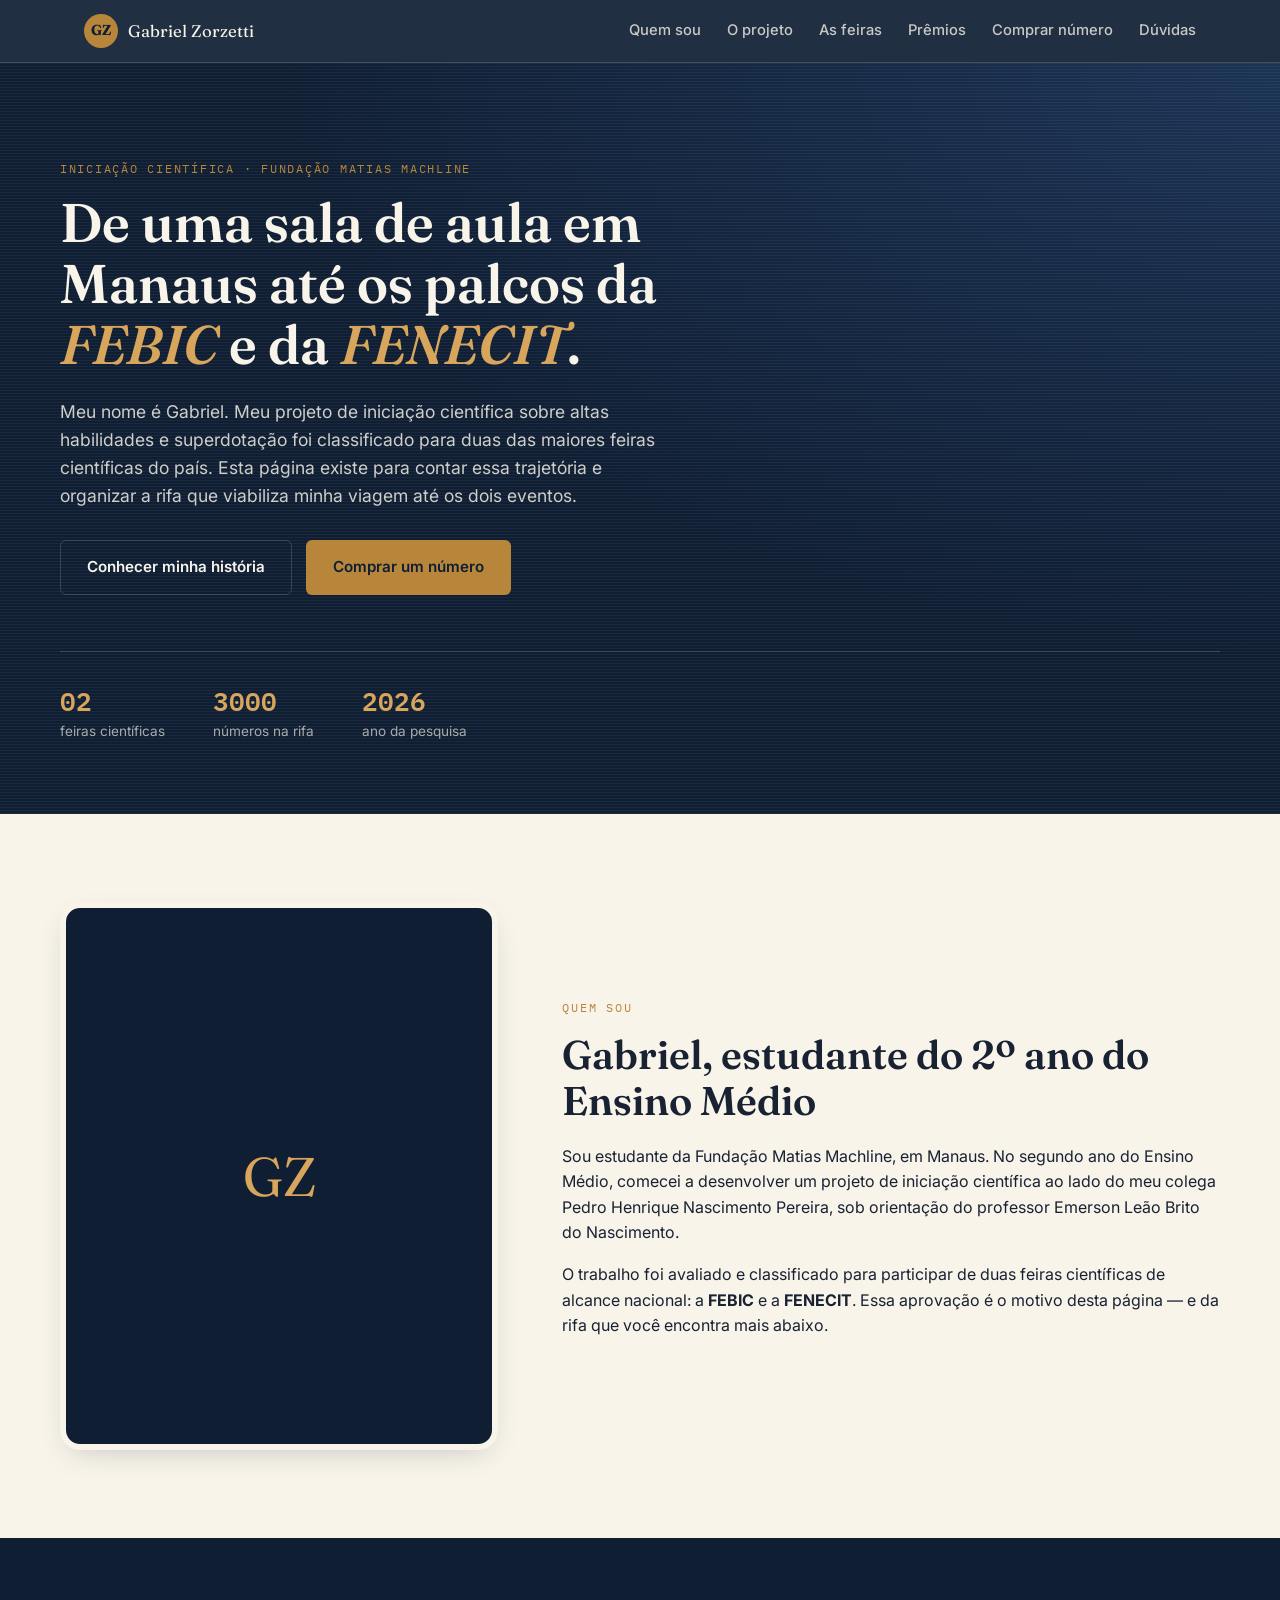
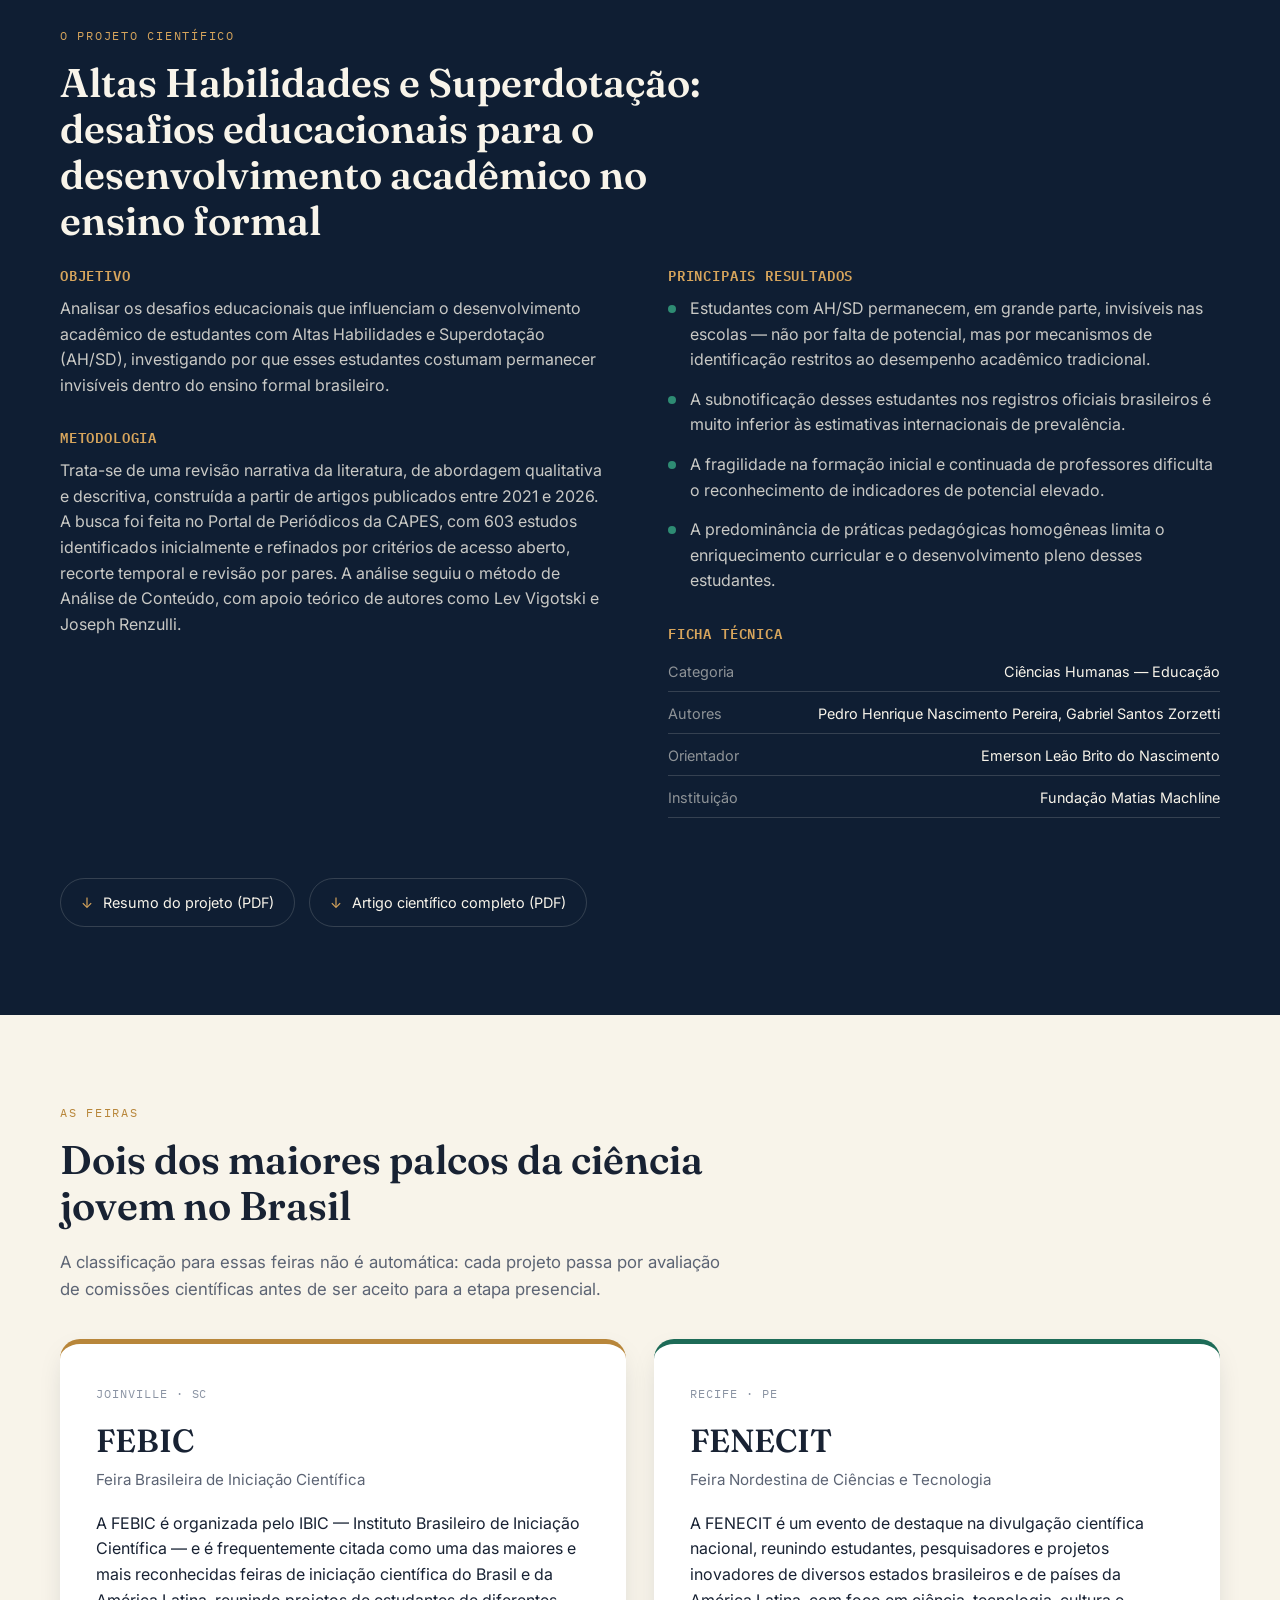
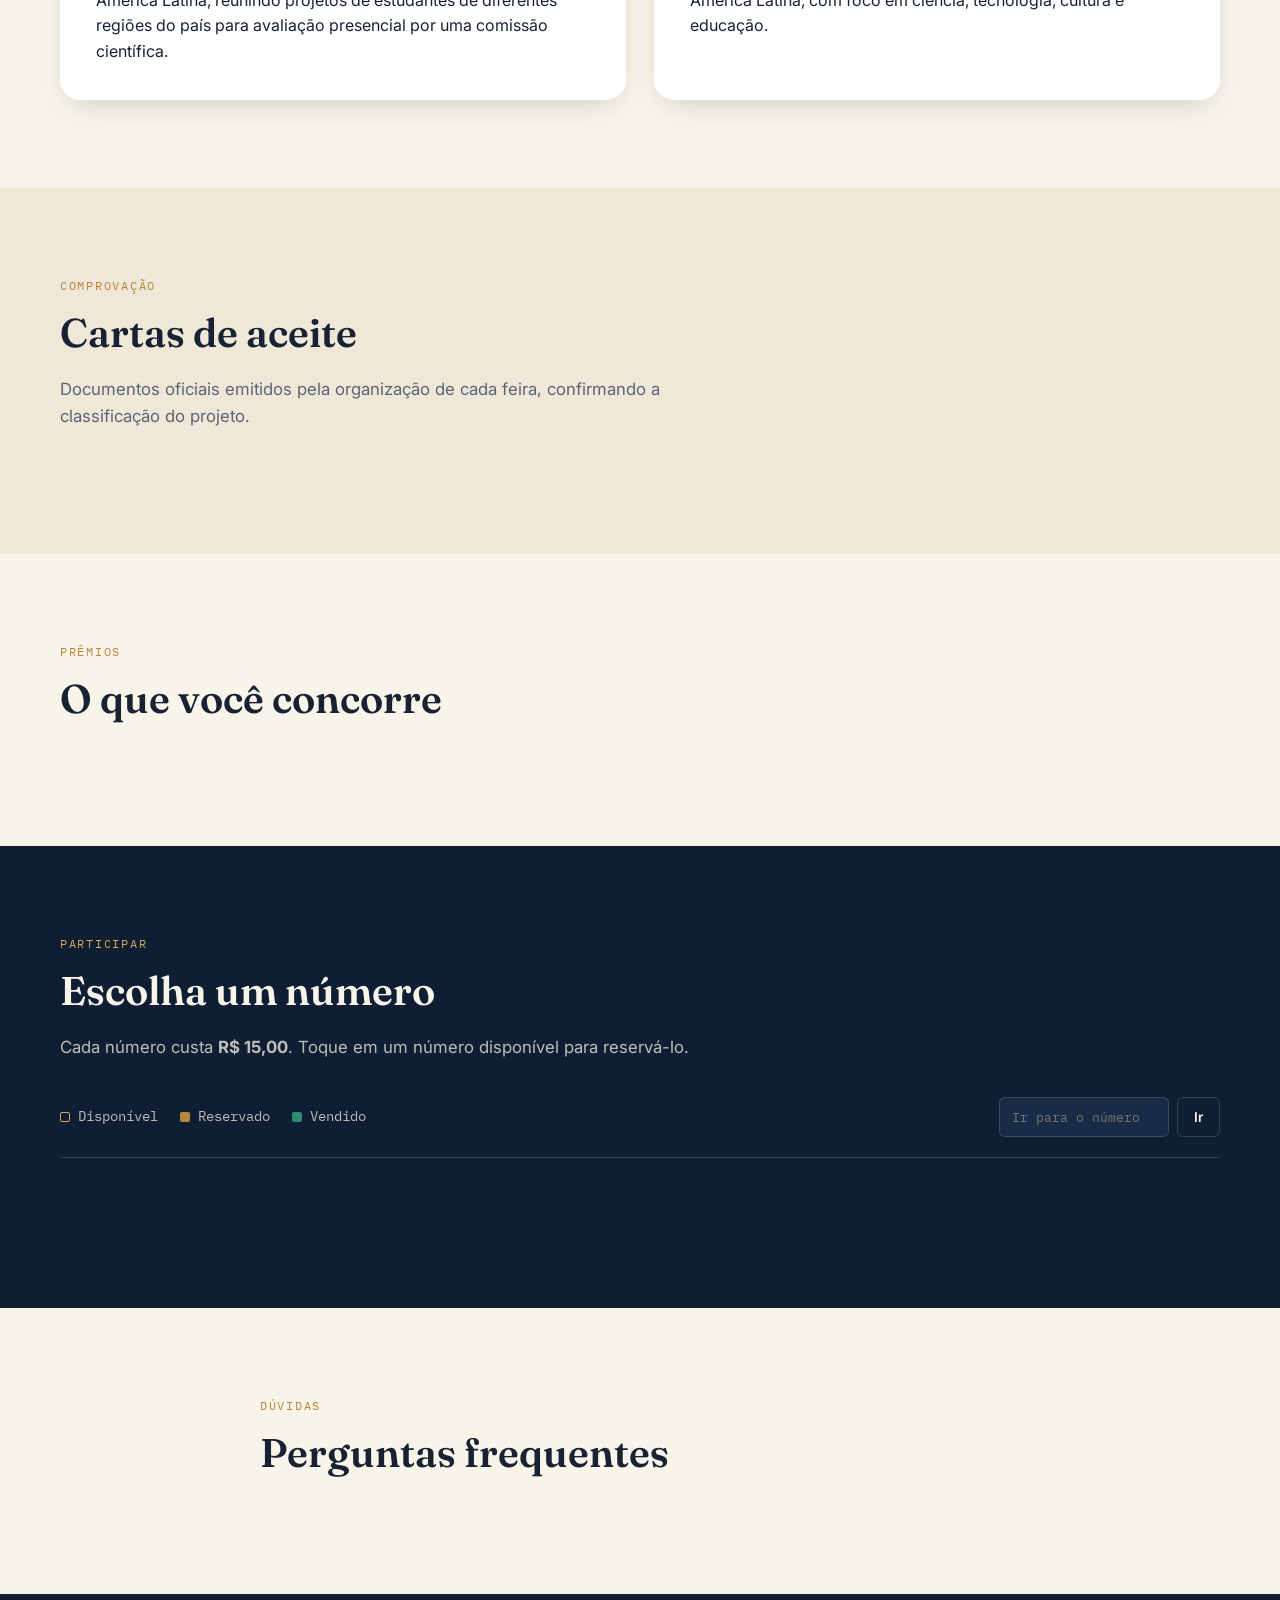
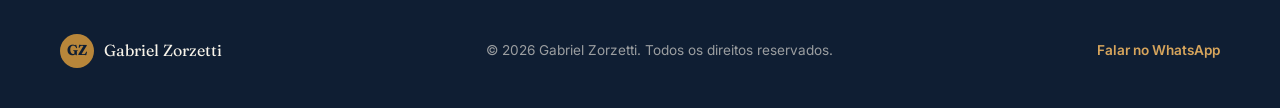
==== index.html @ 1124db00 "Add files via upload" ====
<!DOCTYPE html>
<html lang="pt-BR">
<head>
<meta charset="UTF-8">
<meta name="viewport" content="width=device-width, initial-scale=1.0">
<title>Gabriel Zorzetti — Rumo à FEBIC e FENECIT 2026</title>
<meta name="description" content="Acompanhe a trajetória científica de Gabriel Zorzetti e contribua para sua participação nas feiras FEBIC e FENECIT 2026.">
<link rel="preconnect" href="https://fonts.googleapis.com">
<link rel="preconnect" href="https://fonts.gstatic.com" crossorigin>
<link href="https://fonts.googleapis.com/css2?family=Fraunces:opsz,wght@9..144,400;9..144,500;9..144,600;9..144,700&family=Inter:wght@400;500;600;700&family=IBM+Plex+Mono:wght@400;500;600&display=swap" rel="stylesheet">
<link rel="stylesheet" href="style.css">
</head>
<body>

<a class="skip-link" href="#conteudo">Pular para o conteúdo</a>

<header class="topbar" id="topbar">
  <div class="topbar__inner">
    <a href="#topo" class="brand">
      <span class="brand__mark">GZ</span>
      <span class="brand__name">Gabriel Zorzetti</span>
    </a>
    <nav class="topbar__nav" aria-label="Navegação principal">
      <a href="#quem-sou">Quem sou</a>
      <a href="#projeto">O projeto</a>
      <a href="#feiras">As feiras</a>
      <a href="#premios">Prêmios</a>
      <a href="#rifa">Comprar número</a>
      <a href="#faq">Dúvidas</a>
    </nav>
    <button class="topbar__menu-btn" id="menuBtn" aria-label="Abrir menu" aria-expanded="false">
      <span></span><span></span><span></span>
    </button>
  </div>
</header>

<main id="conteudo">

  <!-- ===================== HERO ===================== -->
  <section class="hero" id="topo">
    <div class="hero__grain" aria-hidden="true"></div>
    <div class="hero__inner">
      <p class="eyebrow">Iniciação científica · Fundação Matias Machline</p>
      <h1 class="hero__title">
        De uma sala de aula em Manaus até os palcos da <span class="hero__accent">FEBIC</span> e da <span class="hero__accent">FENECIT</span>.
      </h1>
      <p class="hero__lede">
        Meu nome é Gabriel. Meu projeto de iniciação científica sobre altas habilidades e superdotação
        foi classificado para duas das maiores feiras científicas do país. Esta página existe para
        contar essa trajetória e organizar a rifa que viabiliza minha viagem até os dois eventos.
      </p>
      <div class="hero__actions">
        <a href="#quem-sou" class="btn btn--ghost-light">Conhecer minha história</a>
        <a href="#rifa" class="btn btn--solid">Comprar um número</a>
      </div>
      <div class="hero__stats">
        <div class="hero__stat">
          <span class="hero__stat-num">02</span>
          <span class="hero__stat-label">feiras científicas</span>
        </div>
        <div class="hero__stat">
          <span class="hero__stat-num" id="statTotalNumeros">3000</span>
          <span class="hero__stat-label">números na rifa</span>
        </div>
        <div class="hero__stat">
          <span class="hero__stat-num">2026</span>
          <span class="hero__stat-label">ano da pesquisa</span>
        </div>
      </div>
    </div>
  </section>

  <!-- ===================== QUEM SOU ===================== -->
  <section class="section section--light" id="quem-sou">
    <div class="section__inner section__inner--split">
      <div class="split__media" aria-hidden="true">
        <div class="portrait-frame">
          <img src="assets/img/perfil.jpg" alt="" class="portrait-frame__img" onerror="this.closest('.portrait-frame').classList.add('portrait-frame--empty')">
          <span class="portrait-frame__fallback">GZ</span>
        </div>
      </div>
      <div class="split__text">
        <p class="eyebrow">Quem sou</p>
        <h2 class="section__title">Gabriel, estudante do 2º ano do Ensino Médio</h2>
        <p>
          Sou estudante da Fundação Matias Machline, em Manaus. No segundo ano do Ensino Médio,
          comecei a desenvolver um projeto de iniciação científica ao lado do meu colega Pedro
          Henrique Nascimento Pereira, sob orientação do professor Emerson Leão Brito do Nascimento.
        </p>
        <p>
          O trabalho foi avaliado e classificado para participar de duas feiras científicas de
          alcance nacional: a <strong>FEBIC</strong> e a <strong>FENECIT</strong>. Essa aprovação é o
          motivo desta página — e da rifa que você encontra mais abaixo.
        </p>
      </div>
    </div>
  </section>

  <!-- ===================== O PROJETO ===================== -->
  <section class="section section--dark" id="projeto">
    <div class="section__inner">
      <p class="eyebrow eyebrow--light">O projeto científico</p>
      <h2 class="section__title section__title--light">Altas Habilidades e Superdotação: desafios educacionais para o desenvolvimento acadêmico no ensino formal</h2>

      <div class="projeto__grid">
        <div class="projeto__col">
          <h3 class="projeto__subtitle">Objetivo</h3>
          <p class="projeto__text">
            Analisar os desafios educacionais que influenciam o desenvolvimento acadêmico de
            estudantes com Altas Habilidades e Superdotação (AH/SD), investigando por que esses
            estudantes costumam permanecer invisíveis dentro do ensino formal brasileiro.
          </p>
          <h3 class="projeto__subtitle">Metodologia</h3>
          <p class="projeto__text">
            Trata-se de uma revisão narrativa da literatura, de abordagem qualitativa e descritiva,
            construída a partir de artigos publicados entre 2021 e 2026. A busca foi feita no Portal
            de Periódicos da CAPES, com 603 estudos identificados inicialmente e refinados por
            critérios de acesso aberto, recorte temporal e revisão por pares. A análise seguiu o
            método de Análise de Conteúdo, com apoio teórico de autores como Lev Vigotski e Joseph
            Renzulli.
          </p>
        </div>
        <div class="projeto__col">
          <h3 class="projeto__subtitle">Principais resultados</h3>
          <ul class="projeto__list">
            <li>Estudantes com AH/SD permanecem, em grande parte, invisíveis nas escolas — não por falta de potencial, mas por mecanismos de identificação restritos ao desempenho acadêmico tradicional.</li>
            <li>A subnotificação desses estudantes nos registros oficiais brasileiros é muito inferior às estimativas internacionais de prevalência.</li>
            <li>A fragilidade na formação inicial e continuada de professores dificulta o reconhecimento de indicadores de potencial elevado.</li>
            <li>A predominância de práticas pedagógicas homogêneas limita o enriquecimento curricular e o desenvolvimento pleno desses estudantes.</li>
          </ul>
          <h3 class="projeto__subtitle">Ficha técnica</h3>
          <dl class="projeto__ficha">
            <div><dt>Categoria</dt><dd>Ciências Humanas — Educação</dd></div>
            <div><dt>Autores</dt><dd>Pedro Henrique Nascimento Pereira, Gabriel Santos Zorzetti</dd></div>
            <div><dt>Orientador</dt><dd>Emerson Leão Brito do Nascimento</dd></div>
            <div><dt>Instituição</dt><dd>Fundação Matias Machline</dd></div>
          </dl>
        </div>
      </div>

      <div class="projeto__docs">
        <a href="assets/projeto/sobre-o-projeto.pdf" target="_blank" rel="noopener" class="doc-chip">
          <span class="doc-chip__icon">↓</span> Resumo do projeto (PDF)
        </a>
        <a href="assets/projeto/artigo-completo.pdf" target="_blank" rel="noopener" class="doc-chip">
          <span class="doc-chip__icon">↓</span> Artigo científico completo (PDF)
        </a>
      </div>
    </div>
  </section>

  <!-- ===================== AS FEIRAS ===================== -->
  <section class="section section--light" id="feiras">
    <div class="section__inner">
      <p class="eyebrow">As feiras</p>
      <h2 class="section__title">Dois dos maiores palcos da ciência jovem no Brasil</h2>
      <p class="section__intro">
        A classificação para essas feiras não é automática: cada projeto passa por avaliação de
        comissões científicas antes de ser aceito para a etapa presencial.
      </p>

      <div class="feiras__grid">
        <article class="feira-card feira-card--febic">
          <div class="feira-card__header">
            <span class="feira-card__tag">Joinville · SC</span>
            <h3>FEBIC</h3>
            <p class="feira-card__full">Feira Brasileira de Iniciação Científica</p>
          </div>
          <p class="feira-card__desc">
            A FEBIC é organizada pelo IBIC — Instituto Brasileiro de Iniciação Científica — e é
            frequentemente citada como uma das maiores e mais reconhecidas feiras de iniciação
            científica do Brasil e da América Latina, reunindo projetos de estudantes de diferentes
            regiões do país para avaliação presencial por uma comissão científica.
          </p>
        </article>

        <article class="feira-card feira-card--fenecit">
          <div class="feira-card__header">
            <span class="feira-card__tag">Recife · PE</span>
            <h3>FENECIT</h3>
            <p class="feira-card__full">Feira Nordestina de Ciências e Tecnologia</p>
          </div>
          <p class="feira-card__desc">
            A FENECIT é um evento de destaque na divulgação científica nacional, reunindo estudantes,
            pesquisadores e projetos inovadores de diversos estados brasileiros e de países da
            América Latina, com foco em ciência, tecnologia, cultura e educação.
          </p>
        </article>
      </div>
    </div>
  </section>

  <!-- ===================== CARTAS DE ACEITE ===================== -->
  <section class="section section--muted" id="cartas">
    <div class="section__inner">
      <p class="eyebrow">Comprovação</p>
      <h2 class="section__title">Cartas de aceite</h2>
      <p class="section__intro">Documentos oficiais emitidos pela organização de cada feira, confirmando a classificação do projeto.</p>
      <div class="cartas__grid" id="cartasGrid"></div>
    </div>
  </section>

  <!-- ===================== PRÊMIOS ===================== -->
  <section class="section section--light" id="premios">
    <div class="section__inner">
      <p class="eyebrow">Prêmios</p>
      <h2 class="section__title">O que você concorre</h2>
      <div class="premios__grid" id="premiosGrid"></div>
    </div>
  </section>

  <!-- ===================== RIFA ===================== -->
  <section class="section section--dark" id="rifa">
    <div class="section__inner">
      <p class="eyebrow eyebrow--light">Participar</p>
      <h2 class="section__title section__title--light">Escolha um número</h2>
      <p class="section__intro section__intro--light">
        Cada número custa <strong id="valorNumeroTexto">R$ 15,00</strong>. Toque em um número
        disponível para reservá-lo.
      </p>

      <div class="rifa__toolbar">
        <div class="rifa__legend">
          <span class="legend-item"><i class="legend-dot legend-dot--disponivel"></i> Disponível</span>
          <span class="legend-item"><i class="legend-dot legend-dot--reservado"></i> Reservado</span>
          <span class="legend-item"><i class="legend-dot legend-dot--vendido"></i> Vendido</span>
        </div>
        <div class="rifa__search">
          <label for="buscaNumero" class="sr-only">Buscar número</label>
          <input type="number" id="buscaNumero" placeholder="Ir para o número..." min="0">
          <button id="btnBuscarNumero" class="btn btn--outline-light btn--sm">Ir</button>
        </div>
      </div>

      <div id="numerosGrid" class="numeros-grid" aria-live="polite"></div>

      <div class="rifa__pagination" id="rifaPaginacao"></div>
    </div>
  </section>

  <!-- ===================== MODAL: RESERVAR NÚMERO ===================== -->
  <div class="modal-overlay" id="modalReserva" hidden>
    <div class="modal" role="dialog" aria-modal="true" aria-labelledby="modalReservaTitulo">
      <button class="modal__close" id="fecharModalReserva" aria-label="Fechar">×</button>
      <p class="eyebrow">Número <span id="modalNumero">0000</span></p>
      <h3 id="modalReservaTitulo">Reservar este número</h3>
      <form id="formReserva" class="form">
        <label>Nome completo
          <input type="text" id="campoNome" required autocomplete="name">
        </label>
        <label>WhatsApp
          <input type="tel" id="campoWhatsapp" required placeholder="(92) 90000-0000" autocomplete="tel">
        </label>
        <div class="form__row">
          <label>Cidade
            <input type="text" id="campoCidade" required autocomplete="address-level2">
          </label>
          <label>Estado
            <input type="text" id="campoEstado" required maxlength="2" placeholder="UF" autocomplete="address-level1">
          </label>
        </div>
        <label>E-mail <span class="form__optional">(opcional)</span>
          <input type="email" id="campoEmail" autocomplete="email">
        </label>
        <p class="form__error" id="formErro" hidden></p>
        <button type="submit" class="btn btn--solid btn--full" id="btnConfirmarReserva">Reservar número</button>
      </form>
    </div>
  </div>

  <!-- ===================== MODAL: PAGAMENTO ===================== -->
  <div class="modal-overlay" id="modalPagamento" hidden>
    <div class="modal" role="dialog" aria-modal="true" aria-labelledby="modalPagamentoTitulo">
      <button class="modal__close" id="fecharModalPagamento" aria-label="Fechar">×</button>
      <p class="eyebrow">Número <span id="pagamentoNumero">0000</span> reservado</p>
      <h3 id="modalPagamentoTitulo">Finalizar pagamento</h3>
      <p class="modal__text">Escaneie o QR Code ou copie a chave Pix abaixo para concluir o pagamento.</p>

      <div class="pix-box">
        <img src="assets/img/qrcode-pix.png" alt="QR Code para pagamento via Pix" class="pix-box__qr" onerror="this.style.display='none'">
        <div class="pix-box__chave">
          <span class="pix-box__label">Chave Pix (<span id="pixTipo">CPF</span>)</span>
          <div class="pix-box__valor">
            <code id="pixChave">020.267.282-40</code>
            <button id="btnCopiarPix" class="btn btn--outline btn--sm" type="button">Copiar</button>
          </div>
          <span class="pix-box__valorPagar">Valor: <strong id="pixValor">R$ 15,00</strong></span>
        </div>
      </div>

      <div class="modal__next">
        <p>Depois de pagar, envie o comprovante pelo WhatsApp para confirmarmos seu número:</p>
        <a id="linkWhatsappComprovante" href="#" target="_blank" rel="noopener" class="btn btn--whatsapp btn--full">Enviar comprovante no WhatsApp</a>
      </div>
    </div>
  </div>

  <!-- ===================== FAQ ===================== -->
  <section class="section section--light" id="faq">
    <div class="section__inner section__inner--narrow">
      <p class="eyebrow">Dúvidas</p>
      <h2 class="section__title">Perguntas frequentes</h2>
      <div class="faq__list" id="faqList"></div>
    </div>
  </section>

</main>

<!-- ===================== RODAPÉ ===================== -->
<footer class="footer">
  <div class="footer__inner">
    <div class="footer__brand">
      <span class="brand__mark">GZ</span>
      <span>Gabriel Zorzetti</span>
    </div>
    <p class="footer__text" id="footerTexto">© 2026 Gabriel Zorzetti. Todos os direitos reservados.</p>
    <a id="footerWhatsapp" href="#" target="_blank" rel="noopener" class="footer__whatsapp">Falar no WhatsApp</a>
  </div>
</footer>

<script type="module" src="script.js"></script>
</body>
</html>
---- style.css ----
/* ============================================================
   TOKENS
   ============================================================ */
:root {
  /* cor */
  --ink:        #0F1E33;   /* navio/tinta — fundo escuro principal */
  --ink-light:  #182B47;   /* cartões sobre fundo escuro */
  --parchment:  #F8F4EA;   /* fundo claro / pergaminho */
  --parchment-deep: #EFE8D8;
  --brass:      #B8863A;   /* latão — conquista, CTA */
  --brass-light:#D7A55C;
  --teal:       #1D6B57;   /* verde amazônia — acento secundário */
  --teal-light: #2E8C73;
  --ink-text:   #182233;
  --muted:      #5C6474;
  --muted-light:#8A93A3;
  --line:       rgba(15, 30, 51, 0.12);
  --line-light: rgba(248, 244, 234, 0.16);
  --white:      #FFFFFF;
  --danger:     #A6402F;
  --whatsapp:   #1E8E5A;

  /* tipografia */
  --font-display: "Fraunces", Georgia, serif;
  --font-body: "Inter", -apple-system, BlinkMacSystemFont, "Segoe UI", sans-serif;
  --font-mono: "IBM Plex Mono", "Courier New", monospace;

  /* layout */
  --max-width: 1160px;
  --radius-s: 6px;
  --radius-m: 12px;
  --radius-l: 20px;
  --shadow-card: 0 10px 30px -12px rgba(15, 30, 51, 0.25);
}

/* ============================================================
   RESET
   ============================================================ */
* { box-sizing: border-box; }
html { scroll-behavior: smooth; }
body {
  margin: 0;
  font-family: var(--font-body);
  color: var(--ink-text);
  background: var(--parchment);
  line-height: 1.6;
  -webkit-font-smoothing: antialiased;
}
img { max-width: 100%; display: block; }
a { color: inherit; text-decoration: none; }
ul { margin: 0; padding: 0; list-style: none; }
h1, h2, h3, h4 { font-family: var(--font-display); margin: 0; font-weight: 600; }
p { margin: 0 0 1em; }
button { font-family: inherit; cursor: pointer; }
input { font-family: inherit; }

.sr-only {
  position: absolute; width: 1px; height: 1px; overflow: hidden;
  clip: rect(0,0,0,0); white-space: nowrap; border: 0; padding: 0; margin: -1px;
}

.skip-link {
  position: absolute; left: -999px; top: 0; background: var(--ink); color: var(--white);
  padding: 12px 18px; z-index: 999; border-radius: 0 0 8px 0;
}
.skip-link:focus { left: 0; }

:focus-visible {
  outline: 3px solid var(--brass);
  outline-offset: 2px;
}

@media (prefers-reduced-motion: reduce) {
  html { scroll-behavior: auto; }
  * { animation-duration: 0.001ms !important; transition-duration: 0.001ms !important; }
}

/* ============================================================
   TIPOGRAFIA GLOBAL
   ============================================================ */
.eyebrow {
  font-family: var(--font-mono);
  font-size: 0.78rem;
  letter-spacing: 0.14em;
  text-transform: uppercase;
  color: var(--brass);
  margin: 0 0 14px;
}
.eyebrow--light { color: var(--brass-light); }

.section__title {
  font-size: clamp(1.7rem, 3.2vw, 2.5rem);
  line-height: 1.15;
  color: var(--ink-text);
  max-width: 26ch;
  margin-bottom: 20px;
}
.section__title--light { color: var(--parchment); }

.section__intro {
  max-width: 62ch;
  color: var(--muted);
  font-size: 1.05rem;
}
.section__intro--light { color: rgba(248,244,234,0.75); }

/* ============================================================
   BOTÕES
   ============================================================ */
.btn {
  display: inline-flex;
  align-items: center;
  justify-content: center;
  gap: 8px;
  padding: 14px 26px;
  border-radius: var(--radius-s);
  font-weight: 600;
  font-size: 0.95rem;
  border: 1.5px solid transparent;
  transition: transform 0.15s ease, background 0.2s ease, border-color 0.2s ease, color .2s ease;
}
.btn:hover { transform: translateY(-1px); }
.btn--solid { background: var(--brass); color: var(--ink); }
.btn--solid:hover { background: var(--brass-light); }
.btn--ghost-light { border-color: var(--line-light); color: var(--parchment); }
.btn--ghost-light:hover { background: rgba(248,244,234,0.08); }
.btn--outline { border-color: var(--ink); color: var(--ink-text); background: transparent; }
.btn--outline:hover { background: var(--ink); color: var(--white); }
.btn--outline-light { border-color: var(--line-light); color: var(--parchment); background: transparent; }
.btn--outline-light:hover { background: rgba(248,244,234,0.1); }
.btn--whatsapp { background: var(--whatsapp); color: var(--white); }
.btn--whatsapp:hover { background: #23a468; }
.btn--full { width: 100%; }
.btn--sm { padding: 10px 16px; font-size: 0.85rem; }

/* ============================================================
   TOPBAR
   ============================================================ */
.topbar {
  position: sticky; top: 0; z-index: 60;
  background: rgba(15, 30, 51, 0.92);
  backdrop-filter: blur(8px);
  border-bottom: 1px solid var(--line-light);
}
.topbar__inner {
  max-width: var(--max-width);
  margin: 0 auto;
  padding: 14px 24px;
  display: flex;
  align-items: center;
  justify-content: space-between;
}
.brand { display: flex; align-items: center; gap: 10px; color: var(--parchment); }
.brand__mark {
  display: inline-flex; align-items: center; justify-content: center;
  width: 34px; height: 34px; border-radius: 50%;
  background: var(--brass); color: var(--ink);
  font-family: var(--font-display); font-weight: 700; font-size: 0.9rem;
}
.brand__name { font-family: var(--font-display); font-size: 1.05rem; }
.topbar__nav { display: flex; gap: 26px; }
.topbar__nav a { color: rgba(248,244,234,0.78); font-size: 0.92rem; font-weight: 500; }
.topbar__nav a:hover { color: var(--brass-light); }
.topbar__menu-btn { display: none; background: none; border: none; padding: 8px; }
.topbar__menu-btn span { display: block; width: 22px; height: 2px; background: var(--parchment); margin: 5px 0; }

@media (max-width: 860px) {
  .topbar__nav { display: none; }
  .topbar__menu-btn { display: block; }
}

/* ============================================================
   HERO
   ============================================================ */
.hero {
  position: relative;
  background: radial-gradient(ellipse at top right, #1B3355 0%, var(--ink) 55%);
  color: var(--parchment);
  padding: 96px 24px 72px;
  overflow: hidden;
}
.hero__grain {
  position: absolute; inset: 0; pointer-events: none; opacity: 0.05;
  background-image: repeating-linear-gradient(0deg, #fff 0 1px, transparent 1px 3px);
}
.hero__inner { max-width: var(--max-width); margin: 0 auto; position: relative; }
.hero__title {
  font-size: clamp(2.1rem, 5vw, 3.4rem);
  line-height: 1.12;
  max-width: 18ch;
  margin: 0 0 22px;
}
.hero__accent { color: var(--brass-light); font-style: italic; }
.hero__lede { max-width: 56ch; font-size: 1.1rem; color: rgba(248,244,234,0.82); }
.hero__actions { display: flex; gap: 14px; flex-wrap: wrap; margin: 30px 0 56px; }
.hero__stats { display: flex; gap: 48px; flex-wrap: wrap; border-top: 1px solid var(--line-light); padding-top: 28px; }
.hero__stat { display: flex; flex-direction: column; }
.hero__stat-num { font-family: var(--font-mono); font-size: 1.6rem; color: var(--brass-light); font-weight: 600; }
.hero__stat-label { font-size: 0.85rem; color: rgba(248,244,234,0.65); }

/* ============================================================
   SECTIONS
   ============================================================ */
.section { padding: 88px 24px; }
.section--light { background: var(--parchment); }
.section--dark { background: var(--ink); }
.section--muted { background: var(--parchment-deep); }
.section__inner { max-width: var(--max-width); margin: 0 auto; }
.section__inner--narrow { max-width: 760px; }
.section__inner--split { display: grid; grid-template-columns: 0.8fr 1.2fr; gap: 64px; align-items: center; }

@media (max-width: 760px) {
  .section__inner--split { grid-template-columns: 1fr; gap: 36px; }
  .section { padding: 64px 20px; }
}

/* portrait */
.portrait-frame {
  position: relative; aspect-ratio: 4/5; border-radius: var(--radius-l);
  overflow: hidden; background: var(--ink);
  display: flex; align-items: center; justify-content: center;
  border: 6px solid var(--parchment); box-shadow: var(--shadow-card);
}
.portrait-frame__img { width: 100%; height: 100%; object-fit: cover; }
.portrait-frame__fallback {
  display: none; font-family: var(--font-display); font-size: 3.4rem; color: var(--brass-light);
}
.portrait-frame--empty .portrait-frame__img { display: none; }
.portrait-frame--empty .portrait-frame__fallback { display: block; }

/* projeto */
.projeto__grid { display: grid; grid-template-columns: 1fr 1fr; gap: 56px; margin-top: 8px; }
.projeto__subtitle { font-family: var(--font-mono); font-size: 0.85rem; letter-spacing: 0.06em; text-transform: uppercase; color: var(--brass-light); margin: 28px 0 10px; }
.projeto__subtitle:first-child { margin-top: 0; }
.projeto__text { color: rgba(248,244,234,0.8); }
.projeto__list { display: flex; flex-direction: column; gap: 14px; }
.projeto__list li {
  position: relative; padding-left: 22px; color: rgba(248,244,234,0.8);
}
.projeto__list li::before {
  content: ""; position: absolute; left: 0; top: 0.55em; width: 8px; height: 8px;
  border-radius: 50%; background: var(--teal-light);
}
.projeto__ficha { display: flex; flex-direction: column; gap: 10px; }
.projeto__ficha div { display: flex; justify-content: space-between; gap: 16px; border-bottom: 1px solid var(--line-light); padding-bottom: 8px; }
.projeto__ficha dt { color: rgba(248,244,234,0.55); font-size: 0.9rem; }
.projeto__ficha dd { margin: 0; color: var(--parchment); font-size: 0.9rem; text-align: right; }
.projeto__docs { display: flex; gap: 14px; flex-wrap: wrap; margin-top: 44px; }
.doc-chip {
  display: inline-flex; align-items: center; gap: 10px; padding: 12px 20px;
  border: 1px solid var(--line-light); border-radius: 999px; color: var(--parchment); font-size: 0.9rem;
  transition: background .2s ease;
}
.doc-chip:hover { background: rgba(248,244,234,0.08); }
.doc-chip__icon { color: var(--brass-light); }

@media (max-width: 760px) {
  .projeto__grid { grid-template-columns: 1fr; gap: 8px; }
}

/* feiras */
.feiras__grid { display: grid; grid-template-columns: 1fr 1fr; gap: 28px; margin-top: 36px; }
.feira-card {
  padding: 36px; border-radius: var(--radius-l); background: var(--white);
  box-shadow: var(--shadow-card); border-top: 5px solid var(--brass);
}
.feira-card--fenecit { border-top-color: var(--teal); }
.feira-card__tag {
  font-family: var(--font-mono); font-size: 0.75rem; letter-spacing: 0.08em;
  text-transform: uppercase; color: var(--muted-light);
}
.feira-card h3 { font-size: 2rem; margin: 10px 0 2px; }
.feira-card__full { color: var(--muted); font-size: 0.95rem; margin-bottom: 18px; }
.feira-card__desc { color: var(--ink-text); margin: 0; }

@media (max-width: 760px) { .feiras__grid { grid-template-columns: 1fr; } }

/* cartas */
.cartas__grid { display: grid; grid-template-columns: 1fr 1fr; gap: 28px; margin-top: 36px; }
.carta-card {
  background: var(--white); border-radius: var(--radius-l); overflow: hidden;
  box-shadow: var(--shadow-card); border: 1px solid var(--line); text-align: left;
  display: block; width: 100%;
}
.carta-card__thumb { aspect-ratio: 4/3; overflow: hidden; background: var(--parchment-deep); }
.carta-card__thumb img { width: 100%; height: 100%; object-fit: cover; object-position: top; }
.carta-card__body { padding: 22px 24px; }
.carta-card__body h3 { font-size: 1.2rem; margin-bottom: 4px; }
.carta-card__body p { color: var(--muted); font-size: 0.9rem; margin: 0; }
.carta-card__cta { font-size: 0.85rem; color: var(--brass); font-weight: 600; margin-top: 10px; }

@media (max-width: 760px) { .cartas__grid { grid-template-columns: 1fr; } }

/* premios */
.premios__grid { display: grid; grid-template-columns: repeat(auto-fit, minmax(240px, 1fr)); gap: 24px; margin-top: 36px; }
.premio-card {
  border-radius: var(--radius-l); overflow: hidden; background: var(--white);
  border: 1px solid var(--line); box-shadow: var(--shadow-card);
}
.premio-card__img { aspect-ratio: 4/3; background: var(--parchment-deep); overflow: hidden; }
.premio-card__img img { width: 100%; height: 100%; object-fit: cover; }
.premio-card__img--empty { display: flex; align-items: center; justify-content: center; color: var(--muted-light); font-family: var(--font-mono); font-size: 0.8rem; }
.premio-card__body { padding: 20px 22px; }
.premio-card__body h3 { font-size: 1.1rem; margin-bottom: 6px; }
.premio-card__body p { color: var(--muted); margin: 0; font-size: 0.92rem; }

/* ============================================================
   RIFA — grade de números (elemento de assinatura)
   ============================================================ */
.rifa__toolbar {
  display: flex; align-items: center; justify-content: space-between; flex-wrap: wrap; gap: 20px;
  margin: 36px 0 28px; padding-bottom: 20px; border-bottom: 1px solid var(--line-light);
}
.rifa__legend { display: flex; gap: 22px; flex-wrap: wrap; }
.legend-item { display: inline-flex; align-items: center; gap: 8px; font-size: 0.85rem; color: rgba(248,244,234,0.75); font-family: var(--font-mono); }
.legend-dot { width: 10px; height: 10px; border-radius: 2px; display: inline-block; }
.legend-dot--disponivel { background: transparent; border: 1.5px solid var(--brass-light); }
.legend-dot--reservado { background: var(--brass); }
.legend-dot--vendido { background: var(--teal-light); }

.rifa__search { display: flex; gap: 8px; }
.rifa__search input {
  width: 170px; padding: 10px 12px; border-radius: var(--radius-s); border: 1px solid var(--line-light);
  background: var(--ink-light); color: var(--parchment); font-family: var(--font-mono);
}

.numeros-grid {
  display: grid;
  grid-template-columns: repeat(auto-fill, minmax(84px, 1fr));
  gap: 10px;
}

.numero-ticket {
  position: relative;
  font-family: var(--font-mono);
  font-size: 0.95rem;
  font-weight: 600;
  padding: 12px 4px;
  text-align: center;
  border-radius: 4px;
  border: 1.5px dashed var(--brass-light);
  background: transparent;
  color: var(--parchment);
  transition: background .15s ease, transform .15s ease, border-style .15s ease;
}
.numero-ticket::after {
  content: "";
  position: absolute; left: 50%; top: -5px; transform: translateX(-50%);
  width: 8px; height: 8px; border-radius: 50%; background: var(--ink);
  box-shadow: 0 100% 0 0 var(--ink);
}
.numero-ticket:hover:not(:disabled) { background: rgba(184,134,58,0.12); transform: translateY(-2px); }
.numero-ticket--reservado {
  border-style: solid; border-color: var(--brass); background: rgba(184,134,58,0.18); color: var(--brass-light);
}
.numero-ticket--vendido {
  border-style: solid; border-color: var(--teal-light); background: rgba(46,140,115,0.2); color: var(--teal-light);
  cursor: not-allowed;
}
.numero-ticket:disabled { opacity: 0.85; }

.rifa__pagination { display: flex; align-items: center; justify-content: center; gap: 14px; margin-top: 34px; flex-wrap: wrap; }
.rifa__pagination button {
  background: transparent; border: 1px solid var(--line-light); color: var(--parchment);
  padding: 8px 14px; border-radius: var(--radius-s); font-family: var(--font-mono); font-size: 0.85rem;
}
.rifa__pagination button:disabled { opacity: 0.35; cursor: not-allowed; }
.rifa__pagination button:hover:not(:disabled) { background: rgba(248,244,234,0.08); }
.rifa__pagination span { font-family: var(--font-mono); font-size: 0.85rem; color: rgba(248,244,234,0.7); }

/* ============================================================
   MODAIS
   ============================================================ */
.modal-overlay {
  position: fixed; inset: 0; background: rgba(15,30,51,0.6); backdrop-filter: blur(2px);
  display: flex; align-items: center; justify-content: center; z-index: 100; padding: 20px;
}
.modal-overlay[hidden] { display: none; }
.modal {
  position: relative; background: var(--parchment); border-radius: var(--radius-l);
  padding: 36px; max-width: 460px; width: 100%; max-height: 90vh; overflow-y: auto;
  box-shadow: 0 30px 60px rgba(0,0,0,0.35);
}
.modal__close {
  position: absolute; top: 16px; right: 18px; background: none; border: none;
  font-size: 1.6rem; line-height: 1; color: var(--muted); padding: 4px 8px;
}
.modal h3 { font-size: 1.4rem; margin-bottom: 18px; }
.modal__text { color: var(--muted); }

.form { display: flex; flex-direction: column; gap: 16px; margin-top: 8px; }
.form label { display: flex; flex-direction: column; gap: 6px; font-size: 0.88rem; font-weight: 600; color: var(--ink-text); }
.form__optional { font-weight: 400; color: var(--muted-light); }
.form input {
  padding: 12px 14px; border-radius: var(--radius-s); border: 1px solid var(--line);
  font-size: 0.95rem; background: var(--white);
}
.form input:invalid:not(:placeholder-shown) { border-color: var(--danger); }
.form__row { display: grid; grid-template-columns: 2fr 1fr; gap: 14px; }
.form__error { color: var(--danger); font-size: 0.88rem; background: rgba(166,64,47,0.08); padding: 10px 12px; border-radius: var(--radius-s); }

.pix-box {
  display: flex; gap: 20px; align-items: center; background: var(--white);
  border: 1px solid var(--line); border-radius: var(--radius-m); padding: 20px; margin: 20px 0;
}
.pix-box__qr { width: 96px; height: 96px; object-fit: contain; border-radius: 8px; background: var(--parchment-deep); }
.pix-box__chave { display: flex; flex-direction: column; gap: 8px; flex: 1; min-width: 0; }
.pix-box__label { font-size: 0.8rem; color: var(--muted); }
.pix-box__valor { display: flex; align-items: center; gap: 10px; }
.pix-box__valor code { font-family: var(--font-mono); font-size: 0.95rem; word-break: break-all; }
.pix-box__valorPagar { font-size: 0.9rem; color: var(--ink-text); }
.modal__next p { color: var(--muted); font-size: 0.92rem; }

/* ============================================================
   FAQ
   ============================================================ */
.faq__list { margin-top: 30px; display: flex; flex-direction: column; gap: 2px; }
.faq-item { border-bottom: 1px solid var(--line); }
.faq-item__q {
  width: 100%; text-align: left; background: none; border: none;
  padding: 20px 0; display: flex; justify-content: space-between; align-items: center;
  font-family: var(--font-display); font-size: 1.05rem; color: var(--ink-text);
}
.faq-item__icon { font-family: var(--font-mono); color: var(--brass); font-size: 1.2rem; transition: transform .2s ease; }
.faq-item[data-open="true"] .faq-item__icon { transform: rotate(45deg); }
.faq-item__a { max-height: 0; overflow: hidden; transition: max-height .25s ease; color: var(--muted); }
.faq-item__a-inner { padding-bottom: 20px; max-width: 68ch; }

/* ============================================================
   FOOTER
   ============================================================ */
.footer { background: var(--ink); color: rgba(248,244,234,0.6); padding: 40px 24px; }
.footer__inner {
  max-width: var(--max-width); margin: 0 auto; display: flex; align-items: center;
  justify-content: space-between; flex-wrap: wrap; gap: 16px;
}
.footer__brand { display: flex; align-items: center; gap: 10px; color: var(--parchment); font-family: var(--font-display); }
.footer__text { font-size: 0.85rem; margin: 0; }
.footer__whatsapp { font-size: 0.85rem; color: var(--brass-light); font-weight: 600; }
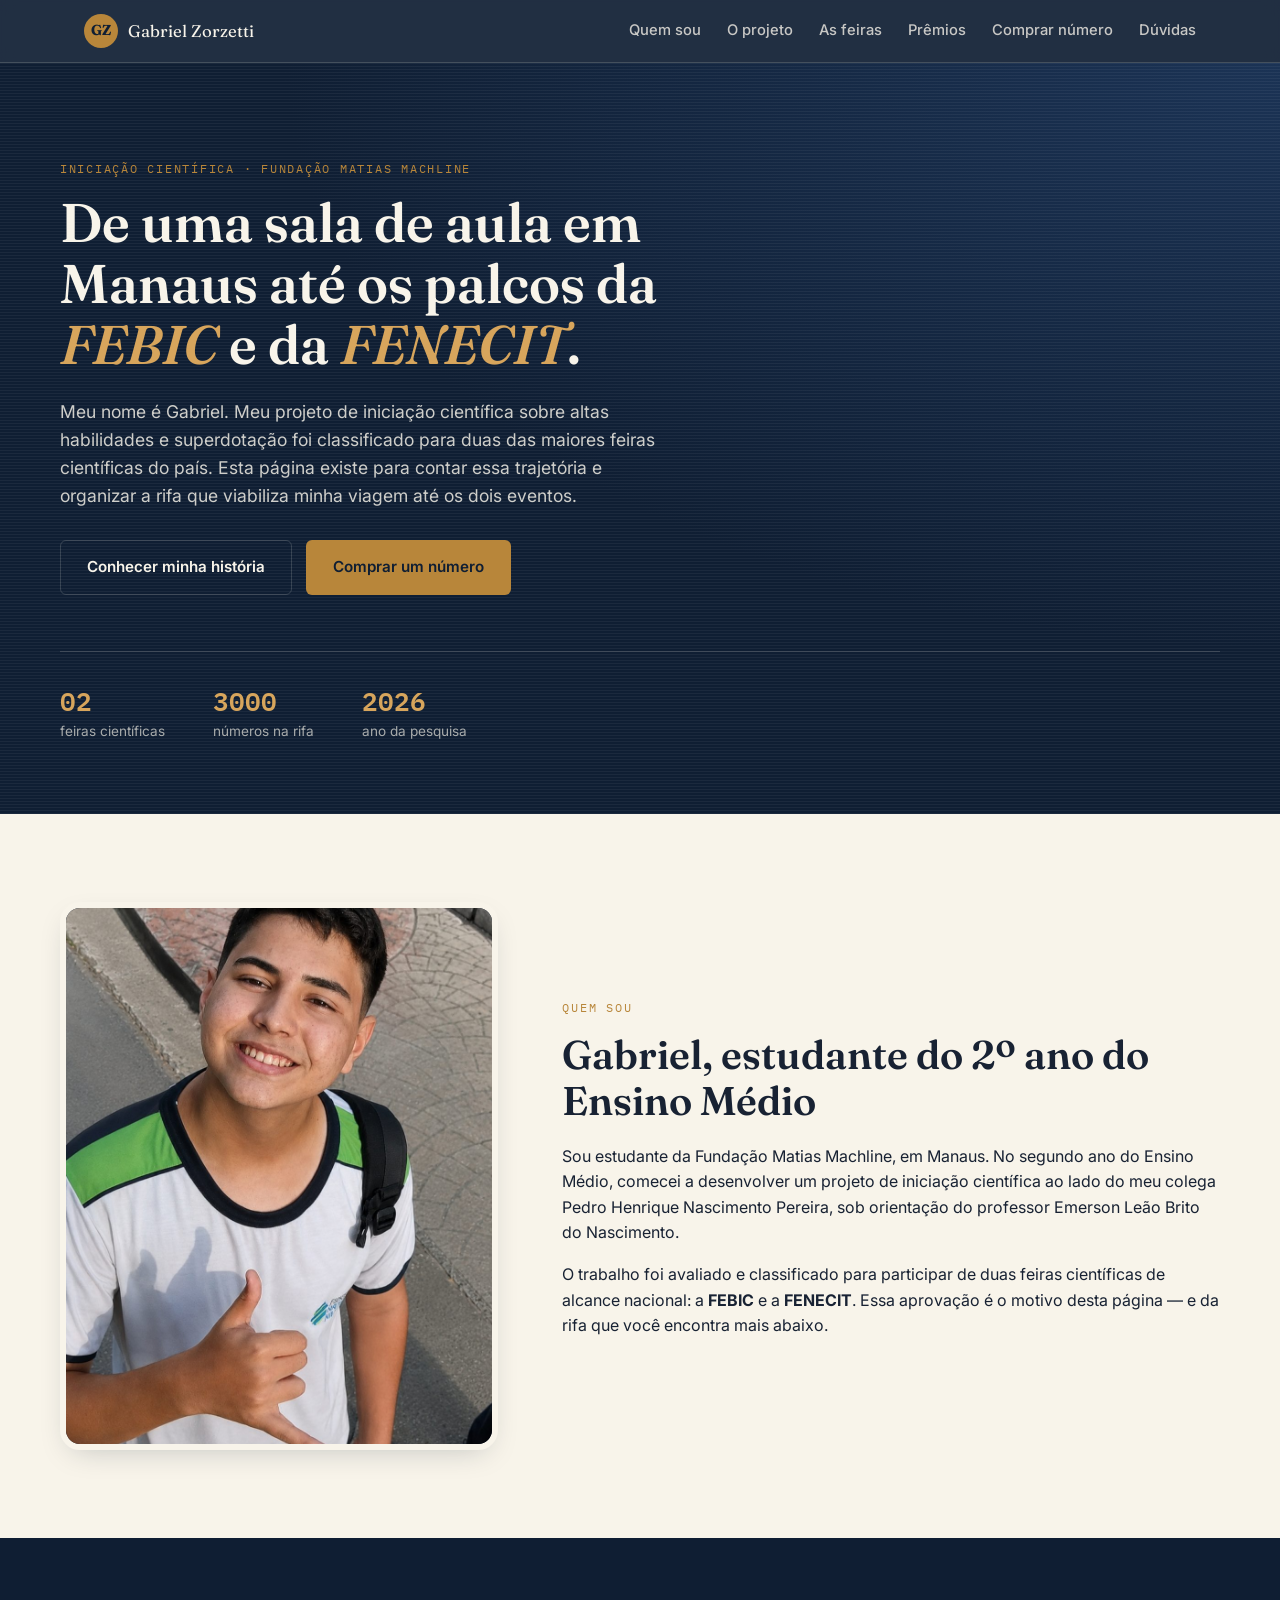
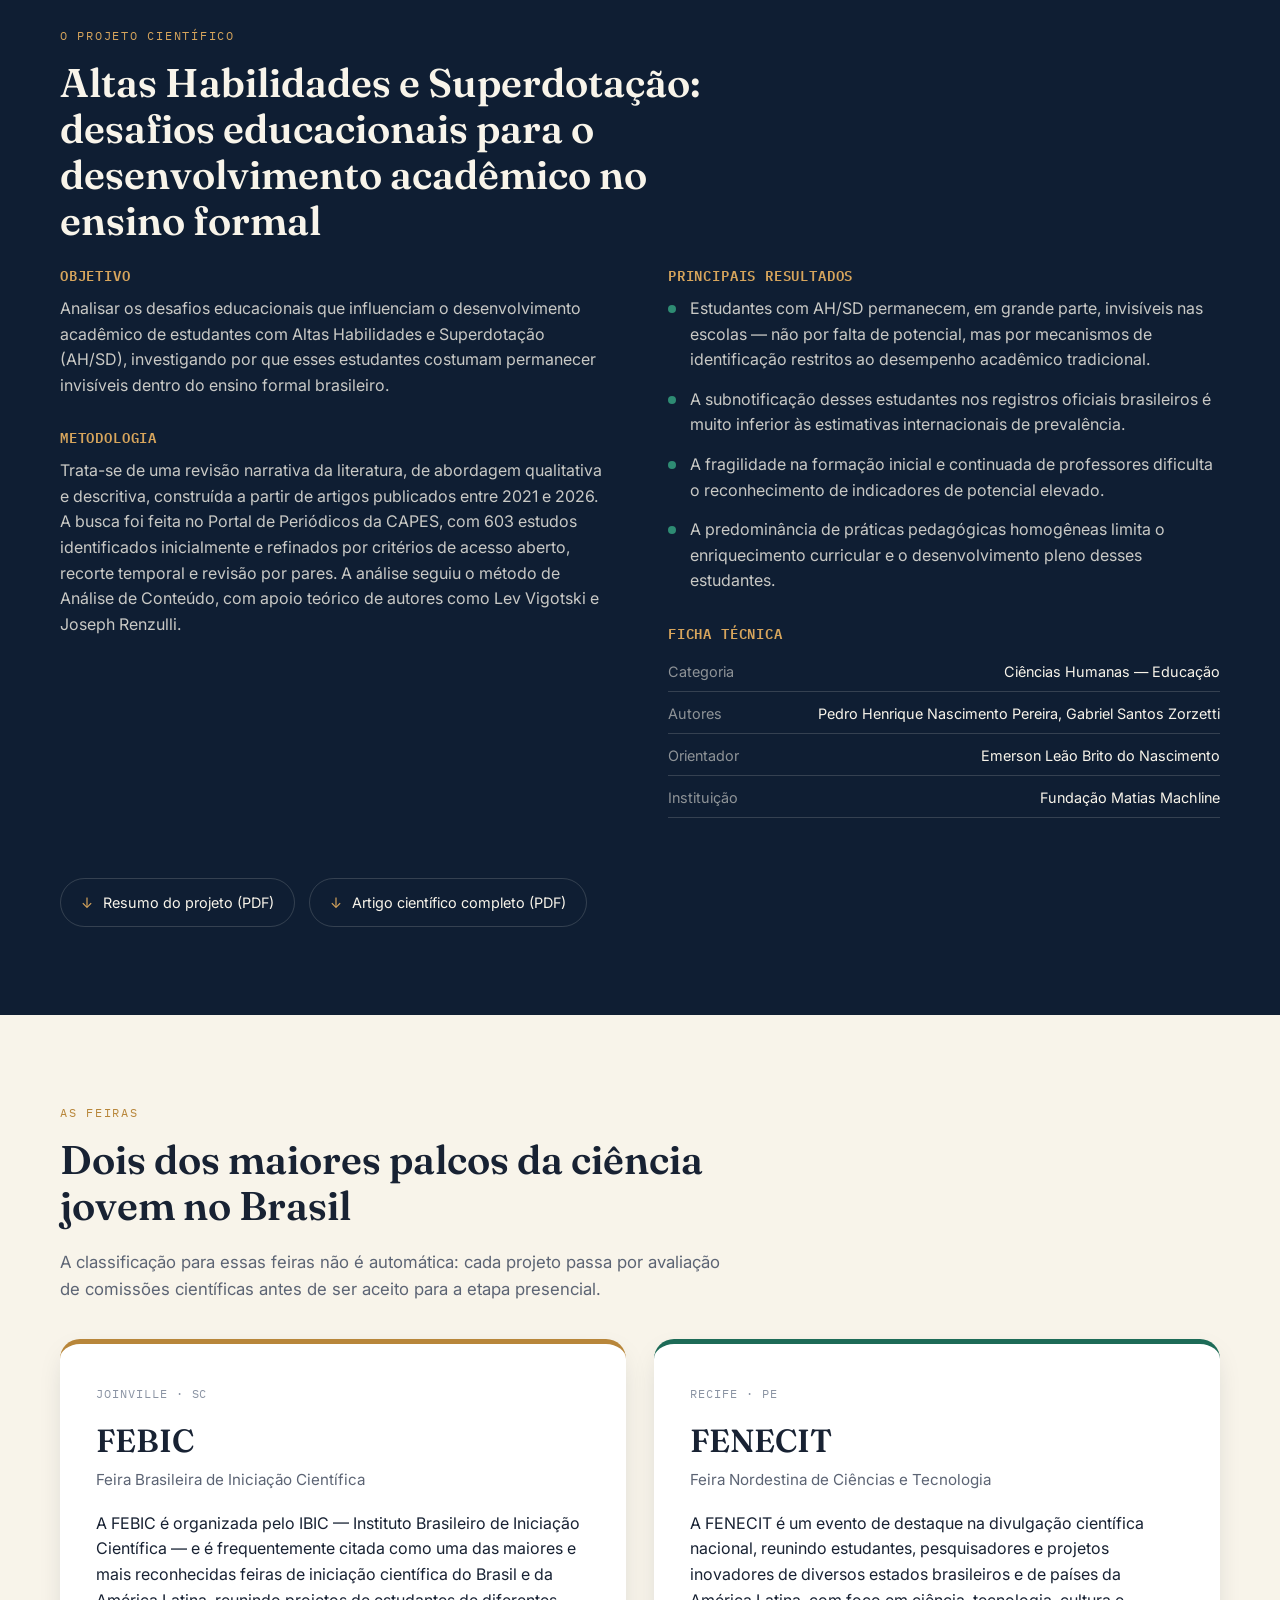
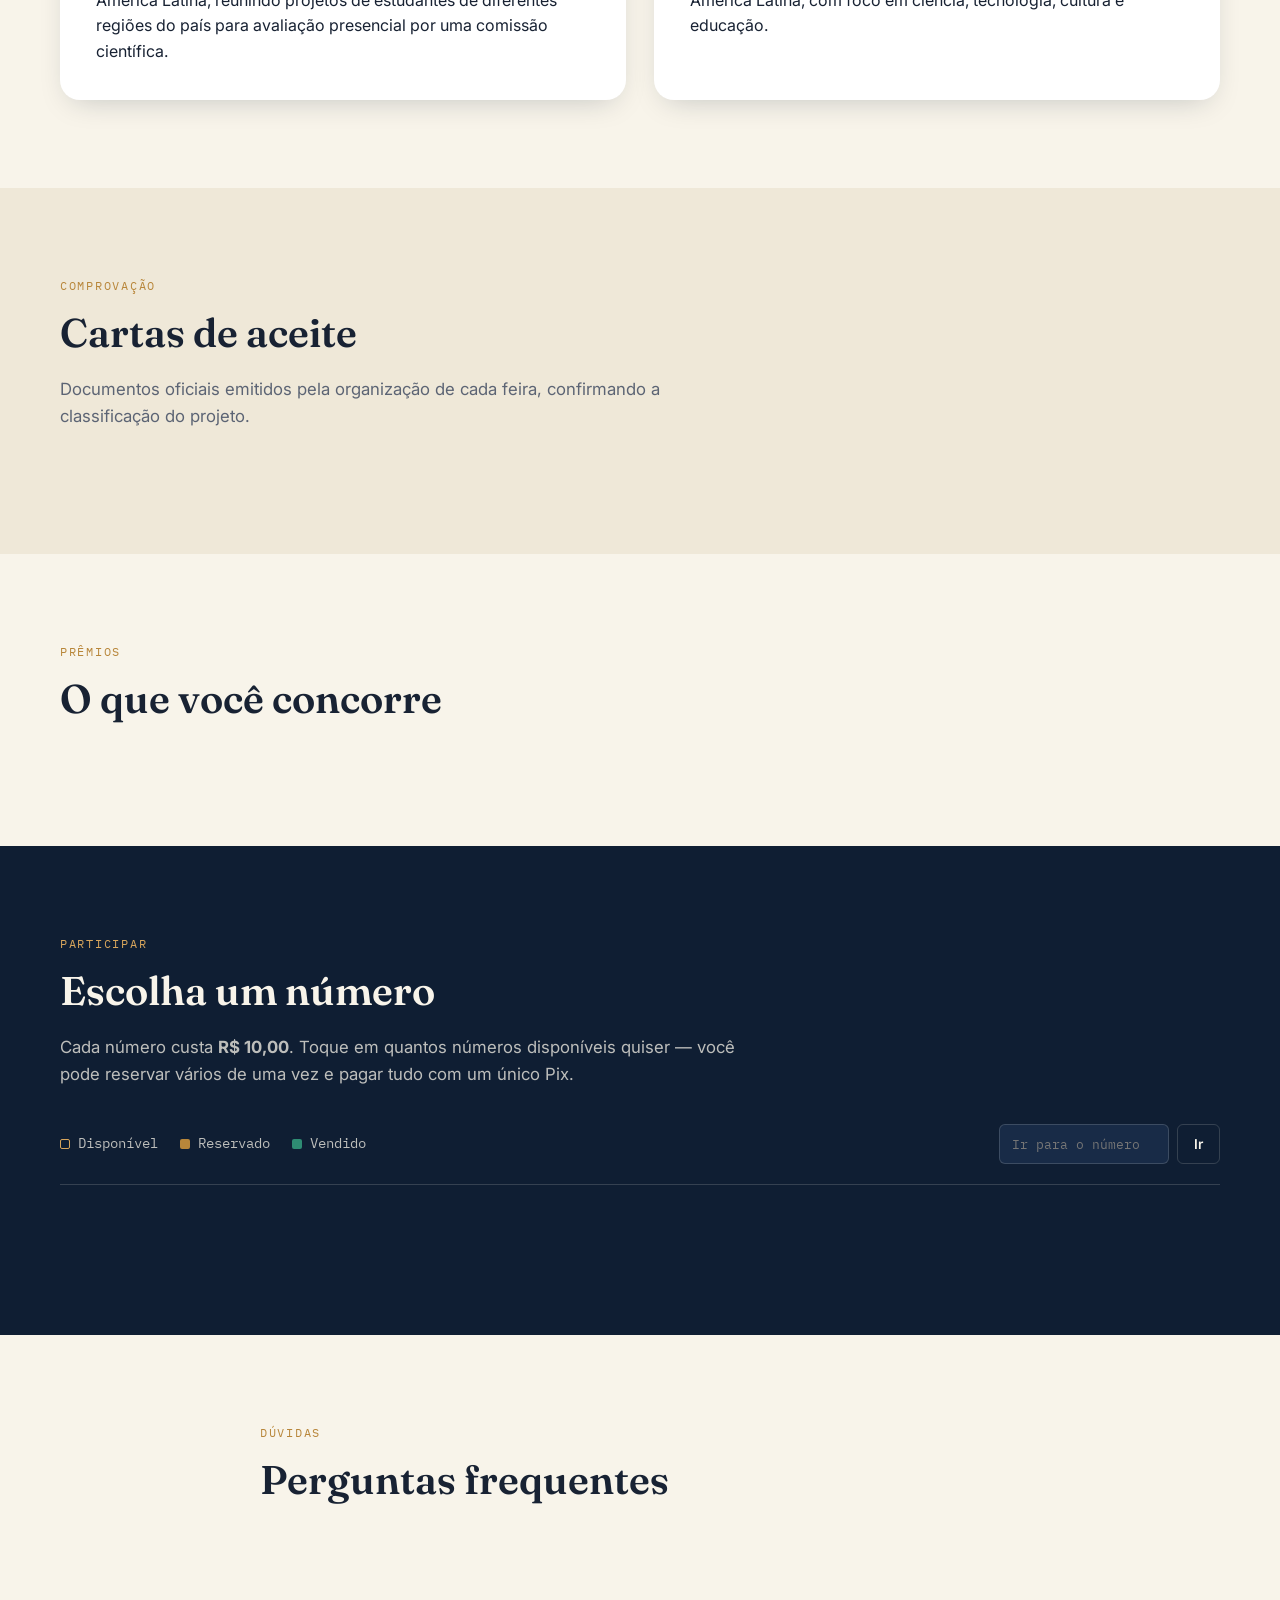
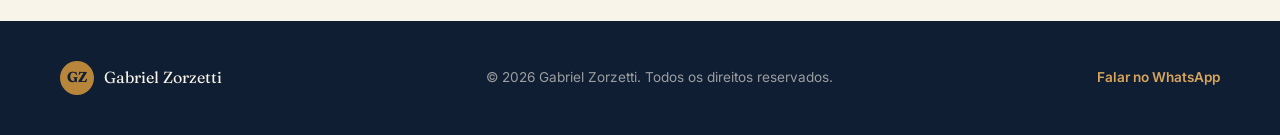
==== commit 605bc3fc: "Update index.html" ====
--- a/index.html
+++ b/index.html
@@ -215,9 +215,8 @@
       <p class="eyebrow eyebrow--light">Participar</p>
       <h2 class="section__title section__title--light">Escolha um número</h2>
       <p class="section__intro section__intro--light">
-        Cada número custa <strong id="valorNumeroTexto">R$ 15,00</strong>. Toque em um número
-        disponível para reservá-lo.
-      </p>
+      Cada número custa <strong id="valorNumeroTexto">R$ 10,00</strong>. Toque em quantos números
+        disponíveis quiser — você pode reservar vários de uma vez e pagar tudo com um único Pix.
 
       <div class="rifa__toolbar">
         <div class="rifa__legend">
@@ -232,18 +231,29 @@
         </div>
       </div>
 
-      <div id="numerosGrid" class="numeros-grid" aria-live="polite"></div>
+<div id="numerosGrid" class="numeros-grid" aria-live="polite"></div>
 
       <div class="rifa__pagination" id="rifaPaginacao"></div>
     </div>
-  </section>
-
+
+    <div class="selecao-bar" id="selecaoBar" hidden>
+      <div class="selecao-bar__inner">
+        <span class="selecao-bar__resumo" id="selecaoResumo">0 números selecionados</span>
+        <div class="selecao-bar__acoes">
+          <button class="btn btn--outline-light btn--sm" id="btnLimparSelecao">Limpar</button>
+          <button class="btn btn--solid" id="btnReservarSelecionados">Reservar números</button>
+        </div>
+      </div>
+    </div>
+  </section>
   <!-- ===================== MODAL: RESERVAR NÚMERO ===================== -->
   <div class="modal-overlay" id="modalReserva" hidden>
     <div class="modal" role="dialog" aria-modal="true" aria-labelledby="modalReservaTitulo">
       <button class="modal__close" id="fecharModalReserva" aria-label="Fechar">×</button>
-      <p class="eyebrow">Número <span id="modalNumero">0000</span></p>
-      <h3 id="modalReservaTitulo">Reservar este número</h3>
+<p class="eyebrow">Números selecionados</p>
+      <p class="modal__numeros-lista" id="modalNumerosLista">0000, 0001</p>
+      <h3 id="modalReservaTitulo">Reservar estes números</h3>
+      <p class="modal__text">Total: <strong id="modalTotalReserva">R$ 0,00</strong></p>
       <form id="formReserva" class="form">
         <label>Nome completo
           <input type="text" id="campoNome" required autocomplete="name">
@@ -272,7 +282,8 @@
   <div class="modal-overlay" id="modalPagamento" hidden>
     <div class="modal" role="dialog" aria-modal="true" aria-labelledby="modalPagamentoTitulo">
       <button class="modal__close" id="fecharModalPagamento" aria-label="Fechar">×</button>
-      <p class="eyebrow">Número <span id="pagamentoNumero">0000</span> reservado</p>
+<p class="eyebrow">Números reservados</p>
+      <p class="modal__numeros-lista" id="pagamentoNumerosLista">0000</p>
       <h3 id="modalPagamentoTitulo">Finalizar pagamento</h3>
       <p class="modal__text">Escaneie o QR Code ou copie a chave Pix abaixo para concluir o pagamento.</p>
 
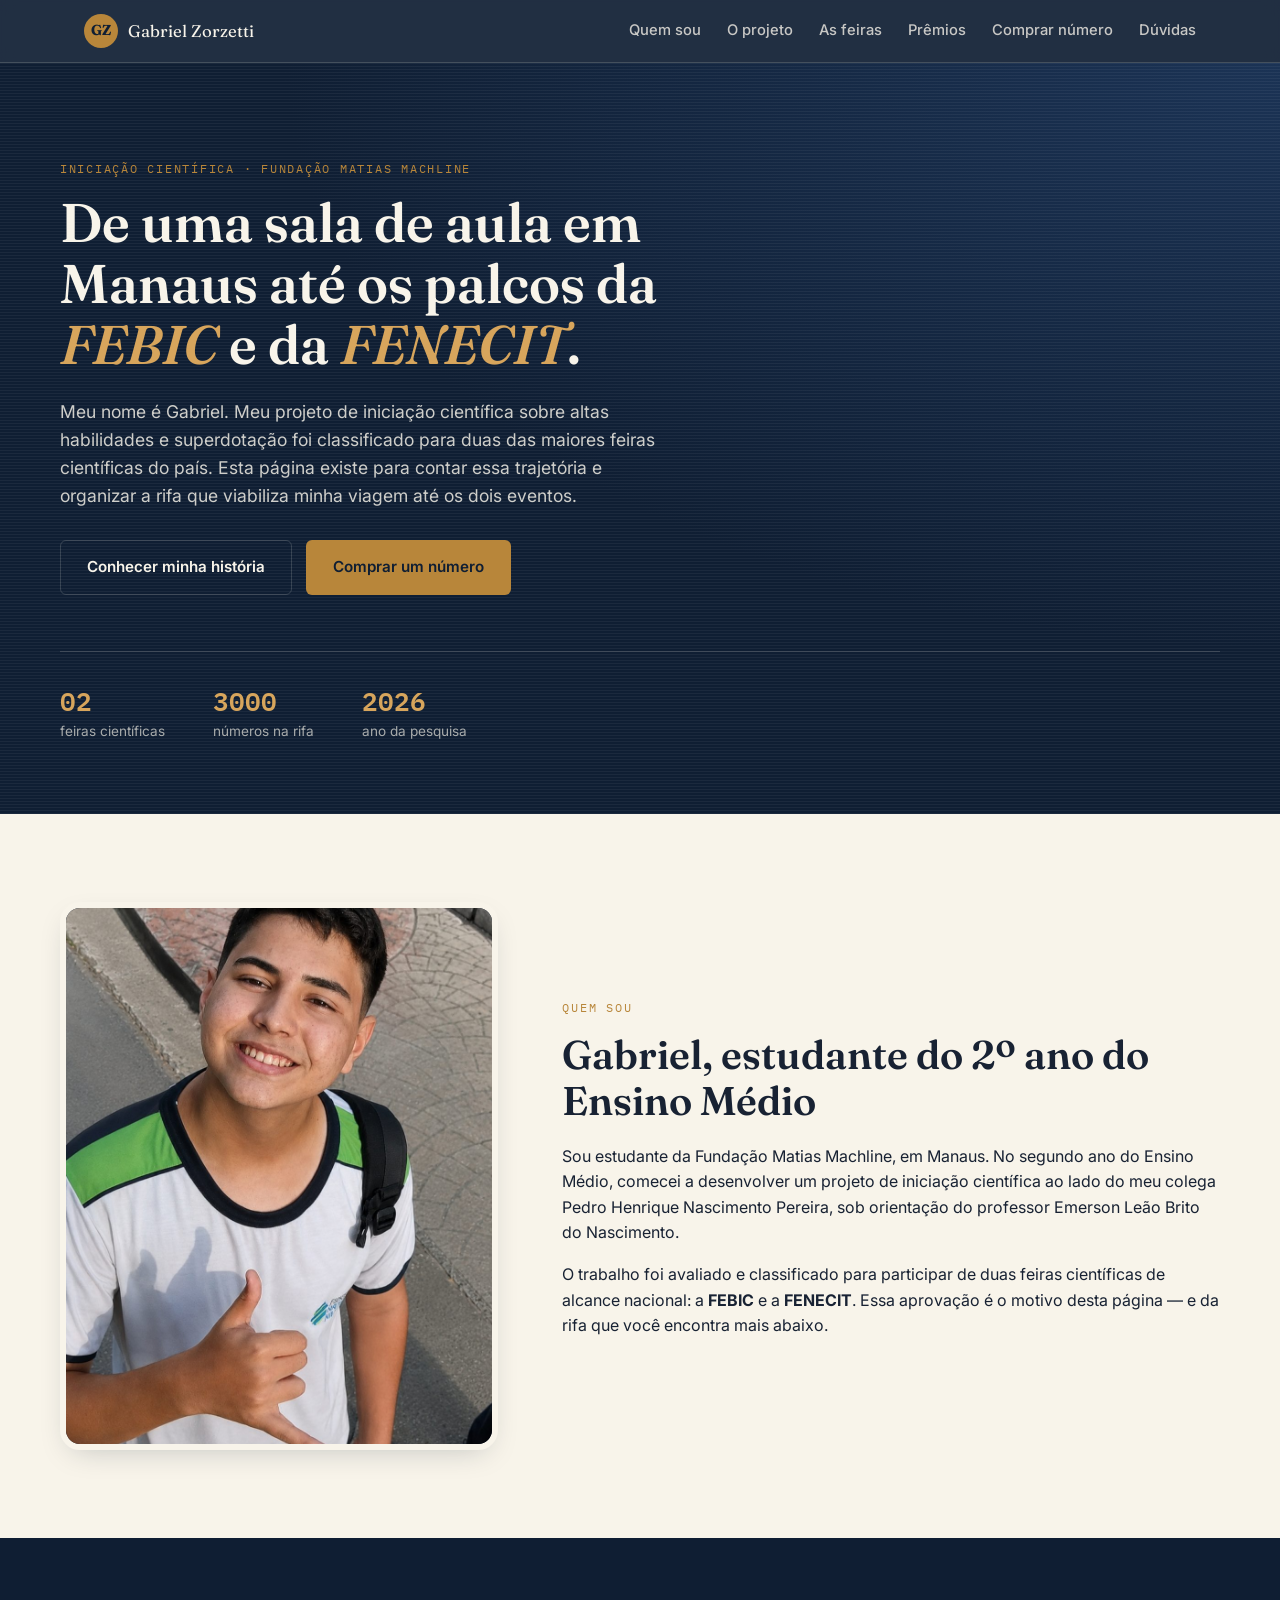
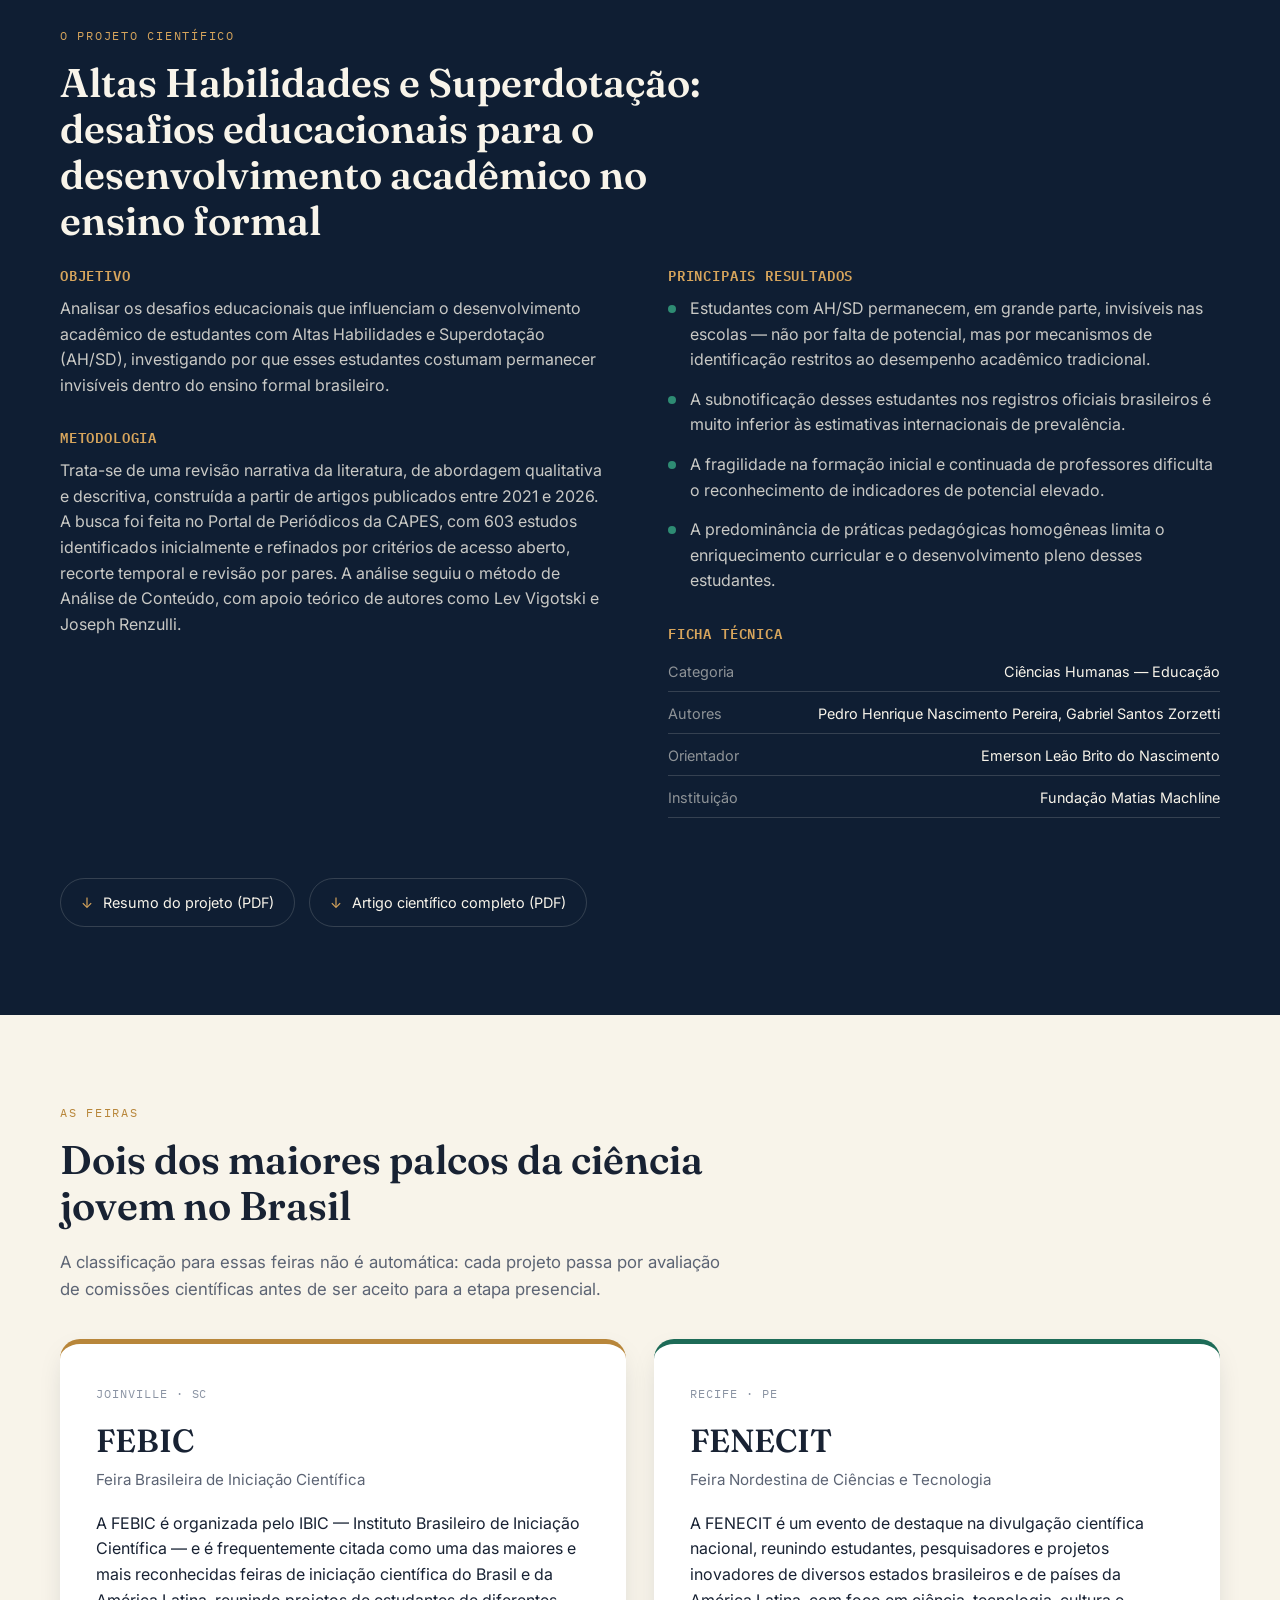
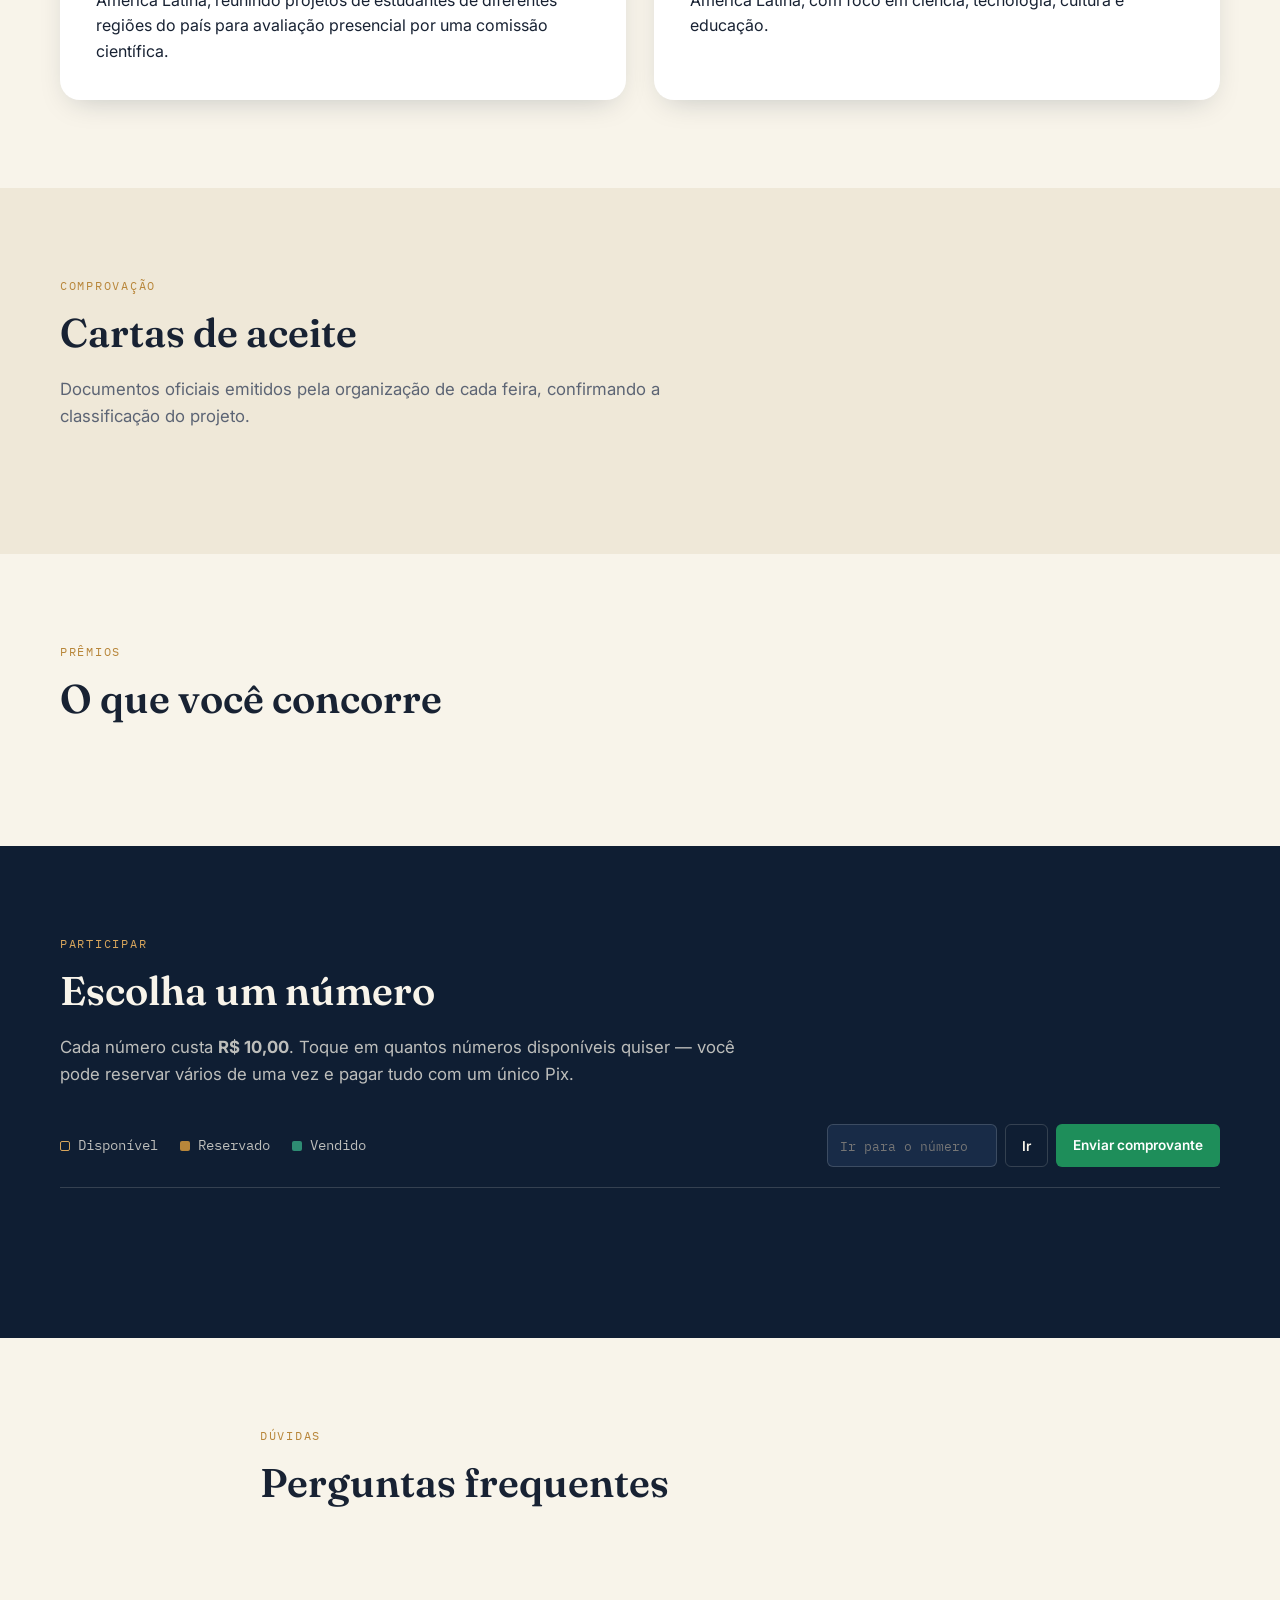
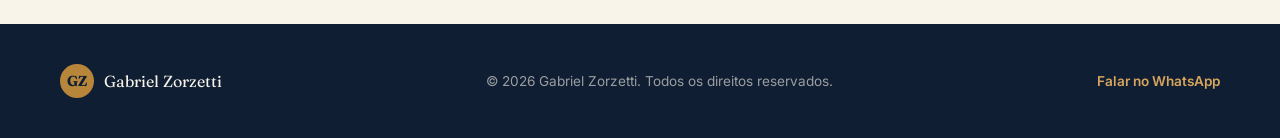
==== commit a1fea299: "Add button to send direct proof via WhatsApp" ====
--- a/index.html
+++ b/index.html
@@ -228,6 +228,7 @@
           <label for="buscaNumero" class="sr-only">Buscar número</label>
           <input type="number" id="buscaNumero" placeholder="Ir para o número..." min="0">
           <button id="btnBuscarNumero" class="btn btn--outline-light btn--sm">Ir</button>
+          <a href="#" id="btnEnviarComprovanteDireto" target="_blank" rel="noopener" class="btn btn--whatsapp btn--sm">Enviar comprovante</a>
         </div>
       </div>
 
--- a/style.css
+++ b/style.css
@@ -368,9 +368,27 @@
 .rifa__pagination button:hover:not(:disabled) { background: rgba(248,244,234,0.08); }
 .rifa__pagination span { font-family: var(--font-mono); font-size: 0.85rem; color: rgba(248,244,234,0.7); }
 
-/* ============================================================
-   MODAIS
-   ============================================================ */
+.numero-ticket--selecionado {
+  border-style: solid; border-color: var(--brass); background: rgba(184,134,58,0.3); color: var(--brass-light);
+}
+
+.selecao-bar {
+  position: sticky; bottom: 0; z-index: 20;
+  background: var(--ink-light); border-top: 1px solid var(--line-light);
+  margin-top: 28px; box-shadow: 0 -10px 30px rgba(0,0,0,0.25);
+}
+.selecao-bar__inner {
+  max-width: var(--max-width); margin: 0 auto; padding: 16px 24px;
+  display: flex; align-items: center; justify-content: space-between; gap: 16px; flex-wrap: wrap;
+}
+.selecao-bar__resumo { font-family: var(--font-mono); color: var(--parchment); font-size: 0.95rem; }
+.selecao-bar__acoes { display: flex; gap: 10px; }
+
+.modal__numeros-lista {
+  font-family: var(--font-mono); font-size: 0.95rem; color: var(--ink-text);
+  background: var(--parchment-deep); border-radius: var(--radius-s); padding: 10px 14px; margin: 0 0 16px;
+  word-break: break-word;
+}
 .modal-overlay {
   position: fixed; inset: 0; background: rgba(15,30,51,0.6); backdrop-filter: blur(2px);
   display: flex; align-items: center; justify-content: center; z-index: 100; padding: 20px;
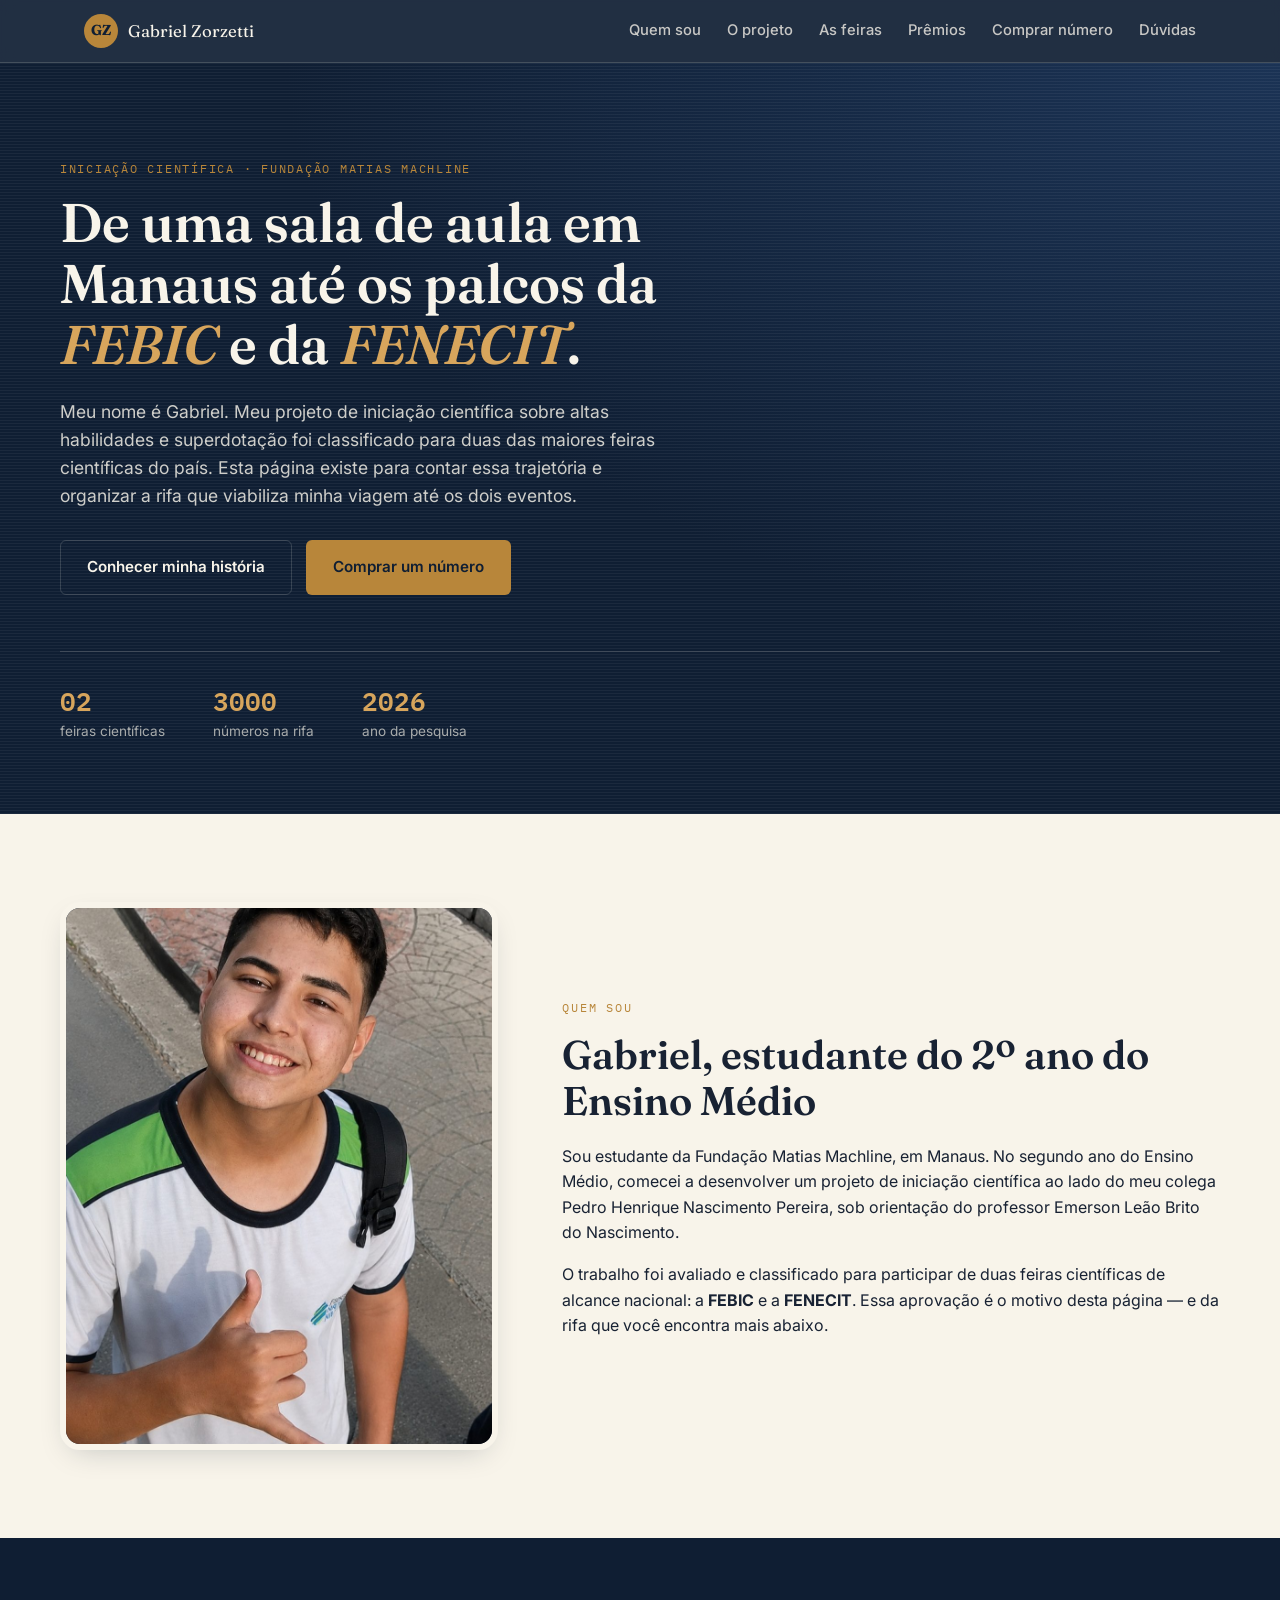
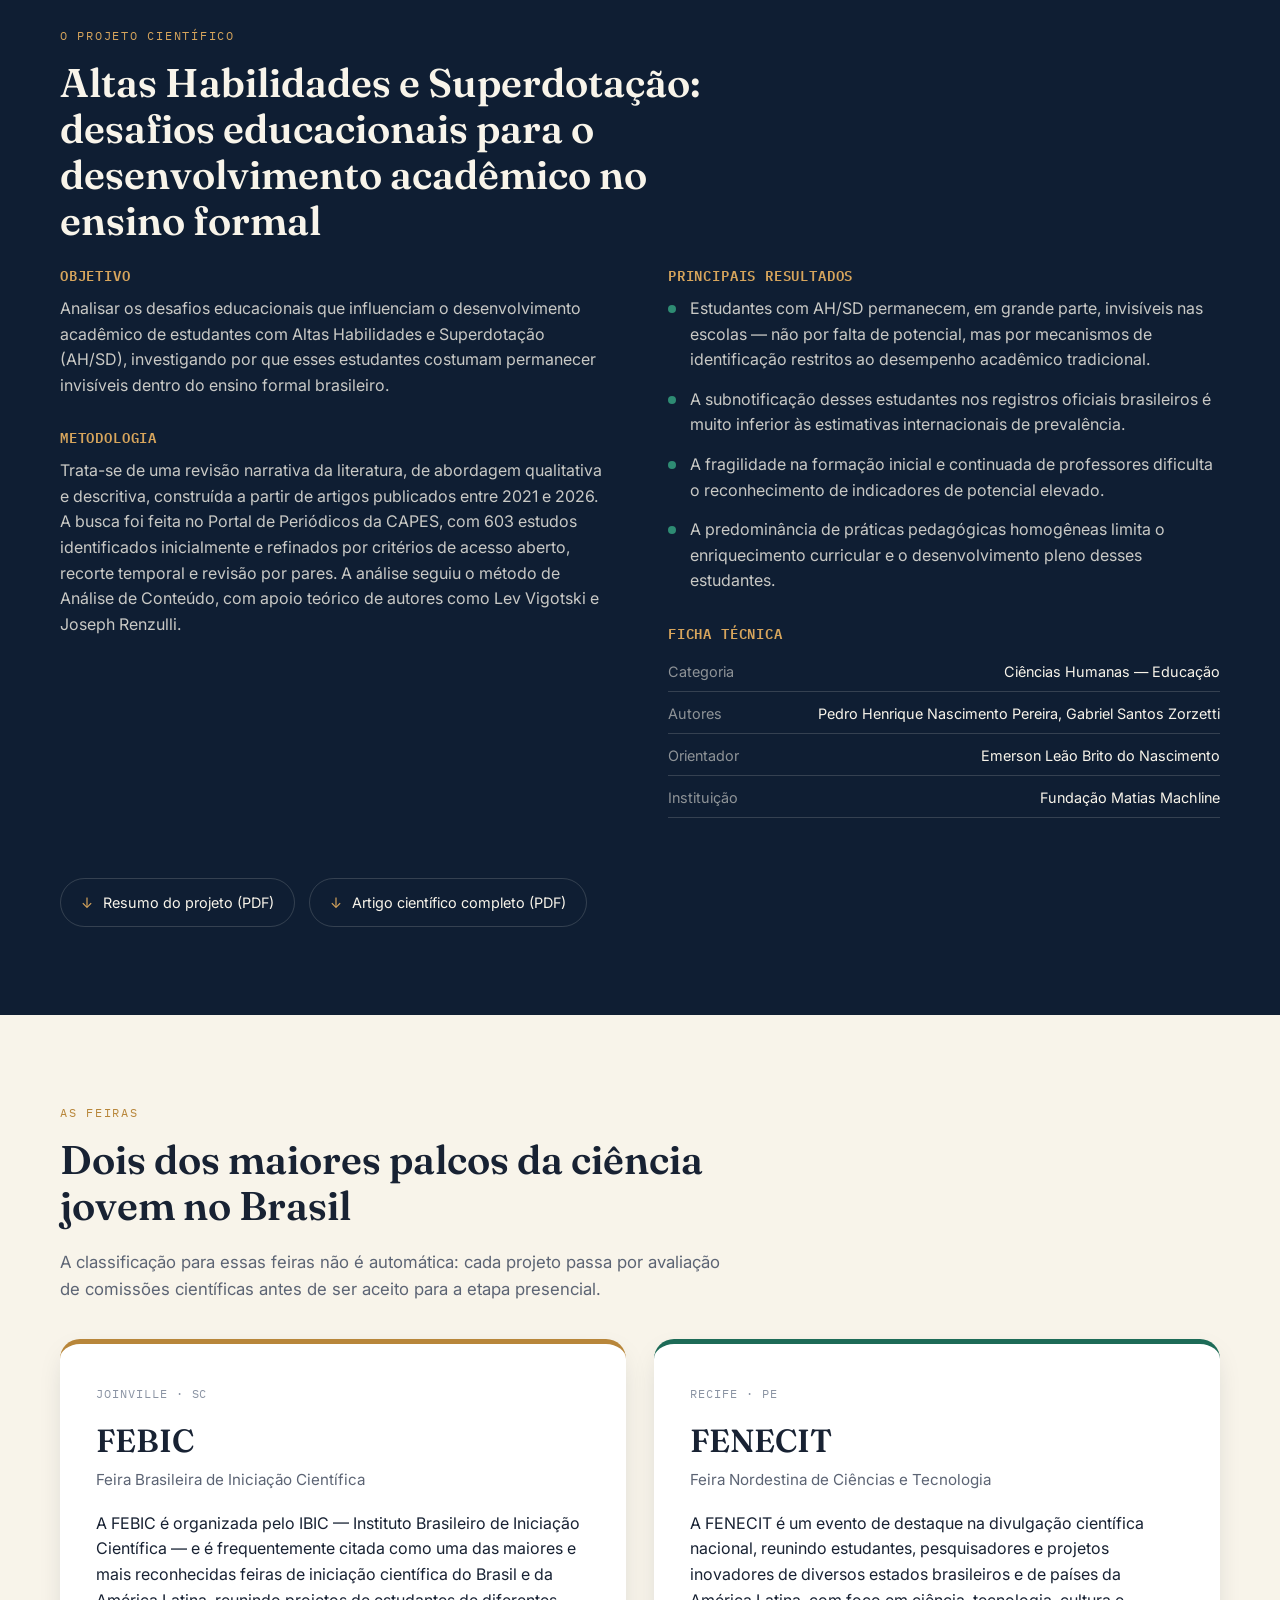
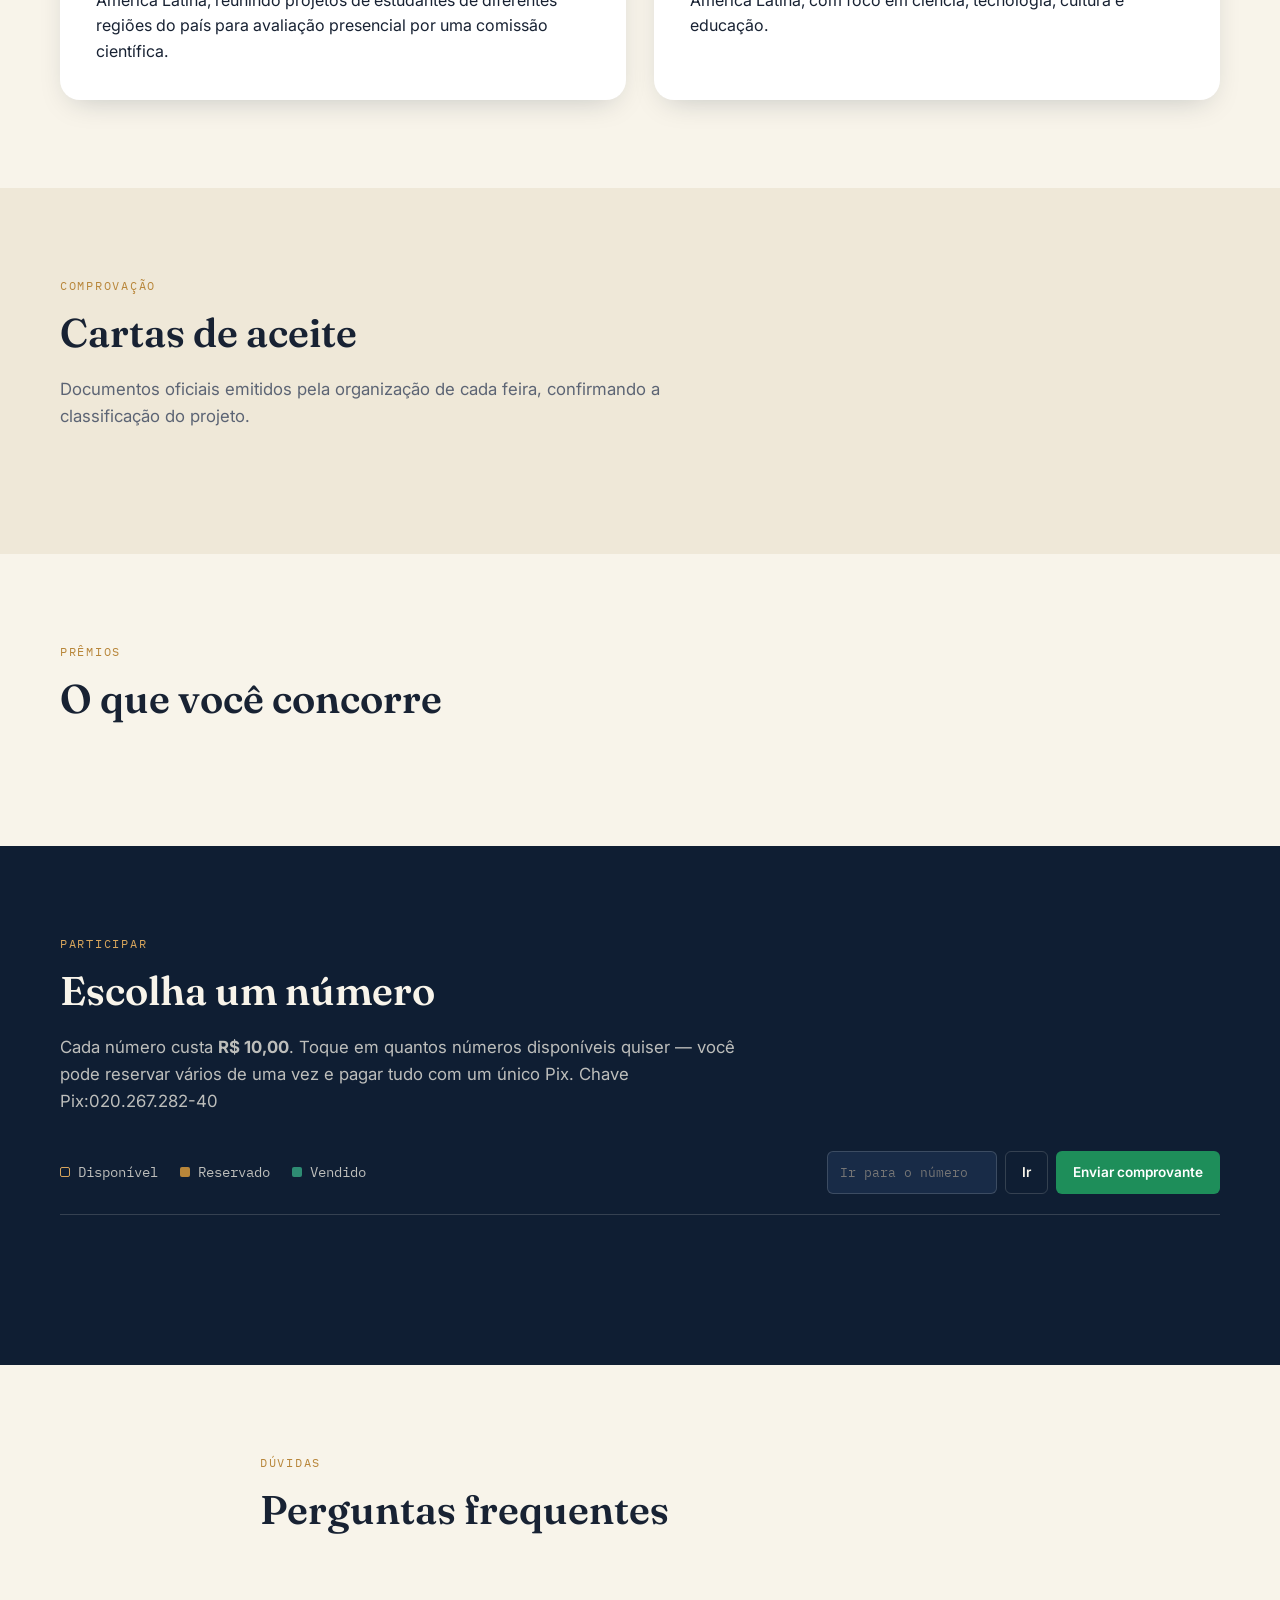
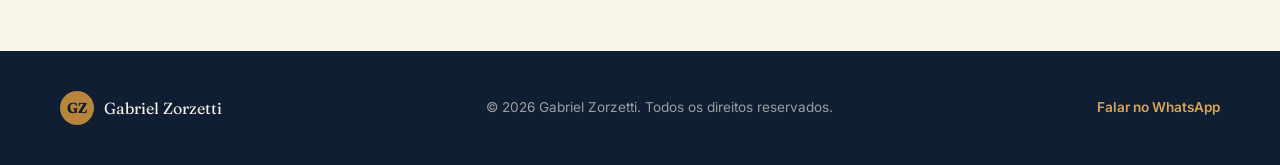
==== commit 44d6f4ac: "Update index.html" ====
--- a/index.html
+++ b/index.html
@@ -216,7 +216,7 @@
       <h2 class="section__title section__title--light">Escolha um número</h2>
       <p class="section__intro section__intro--light">
       Cada número custa <strong id="valorNumeroTexto">R$ 10,00</strong>. Toque em quantos números
-        disponíveis quiser — você pode reservar vários de uma vez e pagar tudo com um único Pix.
+        disponíveis quiser — você pode reservar vários de uma vez e pagar tudo com um único Pix. Chave Pix:020.267.282-40
 
       <div class="rifa__toolbar">
         <div class="rifa__legend">
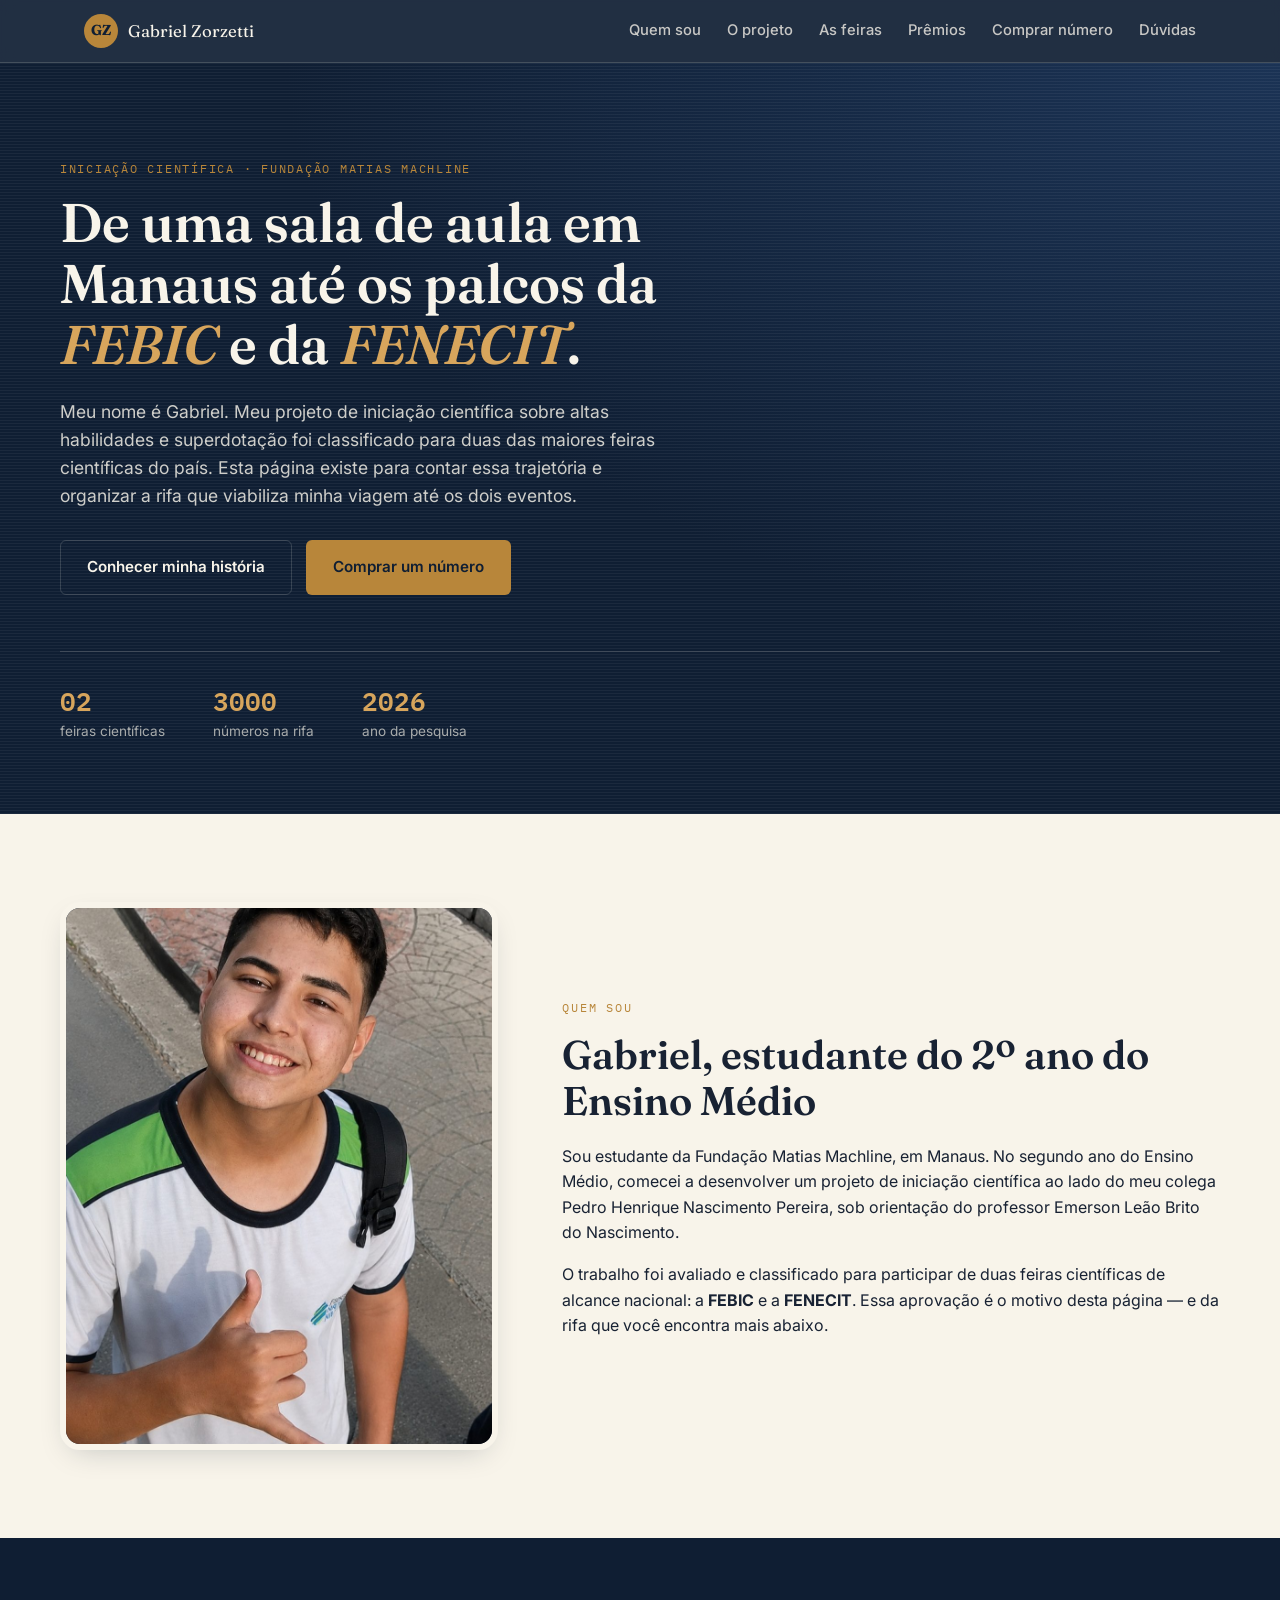
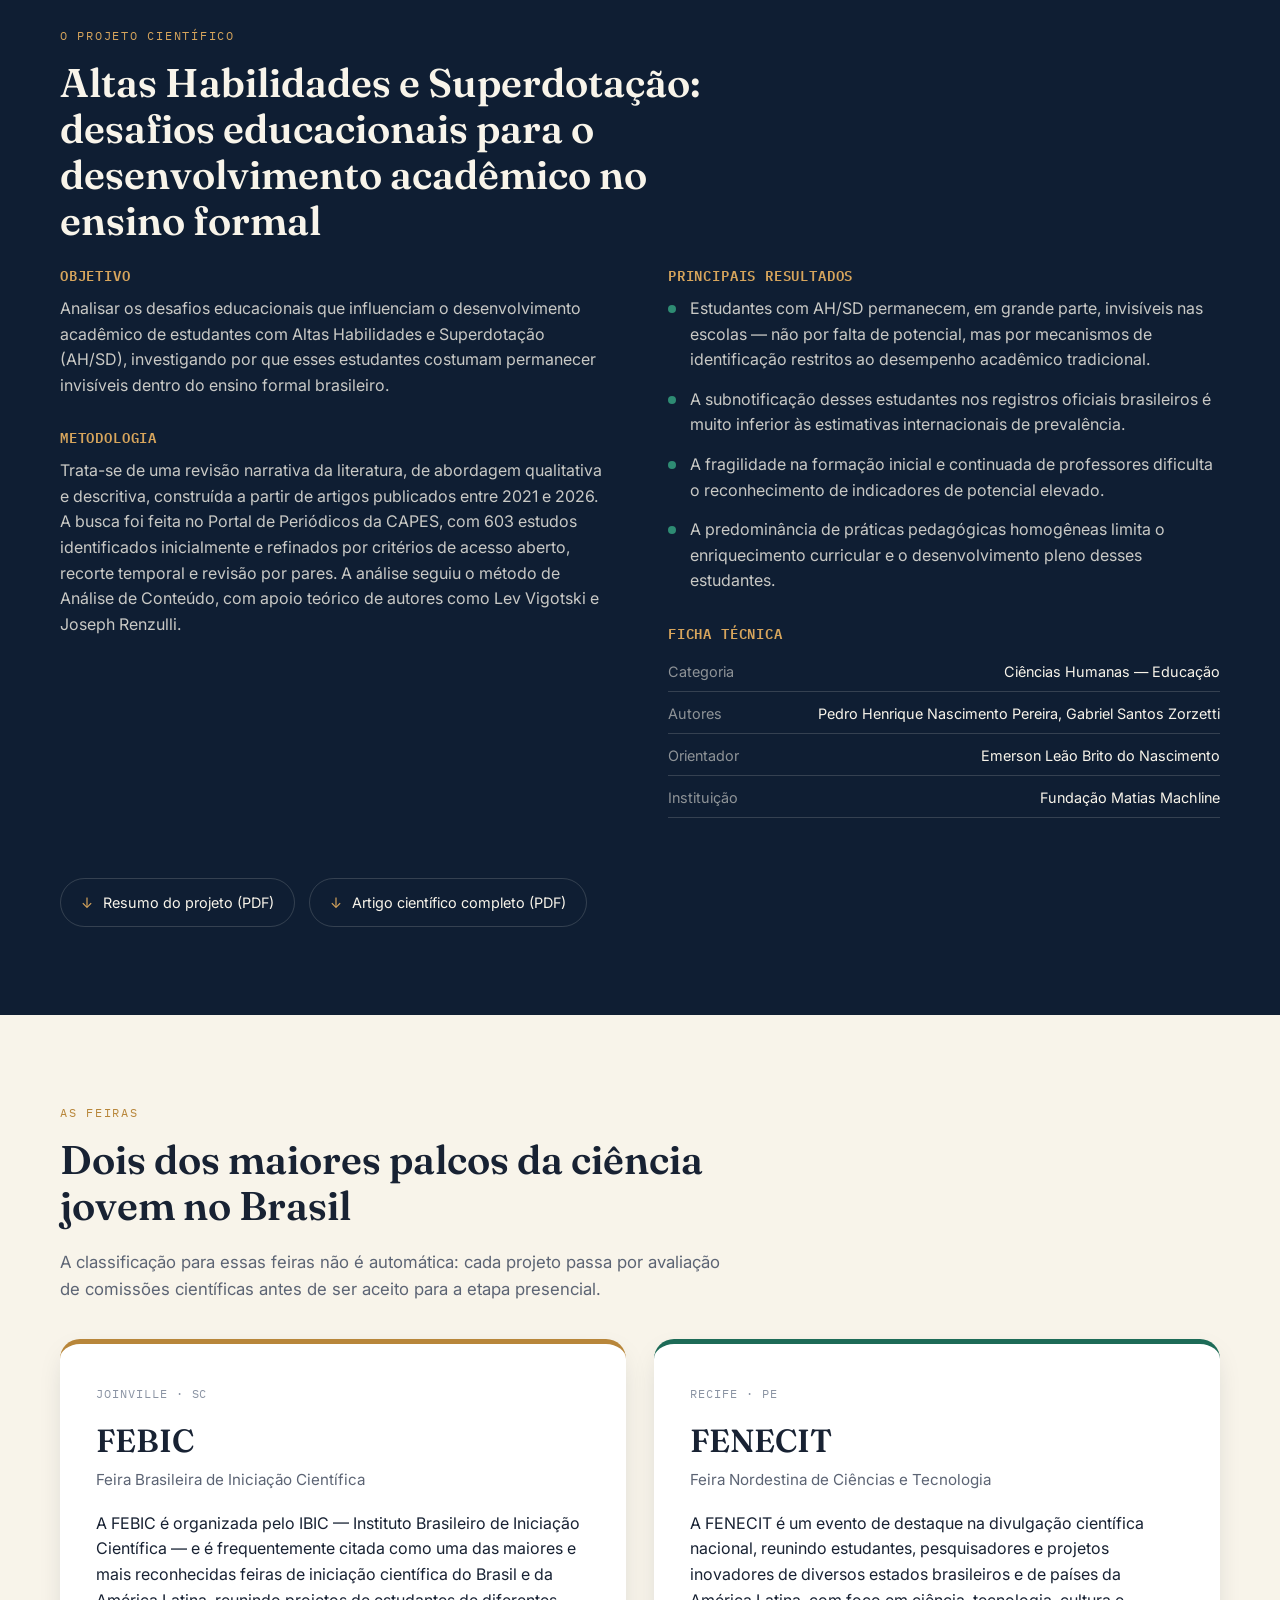
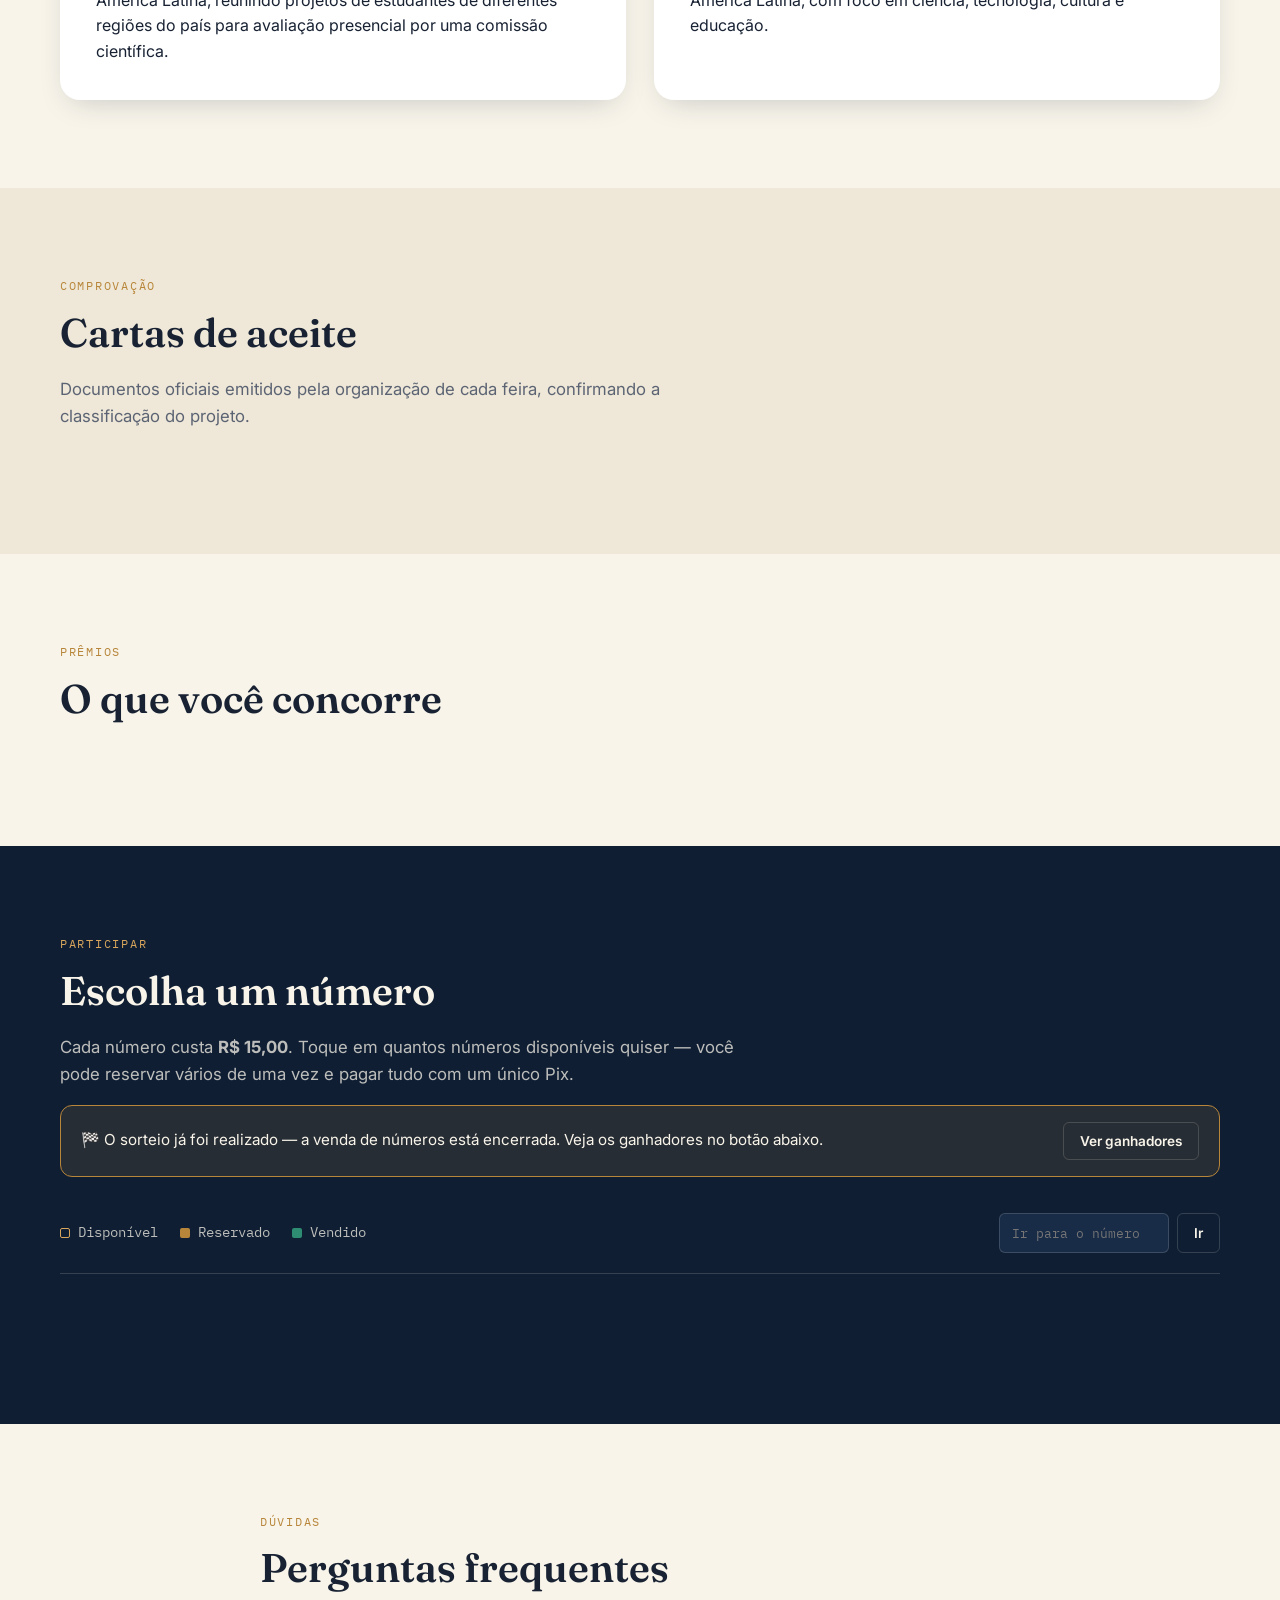
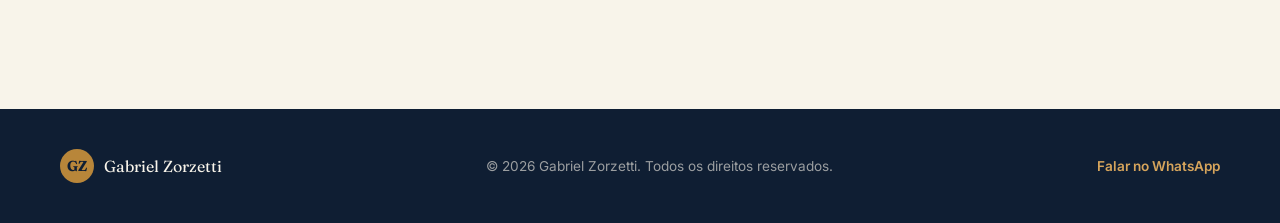
==== commit 51df0606: "Add files via upload" ====
--- a/index.html
+++ b/index.html
@@ -214,9 +214,15 @@
     <div class="section__inner">
       <p class="eyebrow eyebrow--light">Participar</p>
       <h2 class="section__title section__title--light">Escolha um número</h2>
-      <p class="section__intro section__intro--light">
-      Cada número custa <strong id="valorNumeroTexto">R$ 10,00</strong>. Toque em quantos números
-        disponíveis quiser — você pode reservar vários de uma vez e pagar tudo com um único Pix. Chave Pix:020.267.282-40
+      <p class="section__intro section__intro--light" id="rifaIntroTexto">
+        Cada número custa <strong id="valorNumeroTexto">R$ 15,00</strong>. Toque em quantos números
+        disponíveis quiser — você pode reservar vários de uma vez e pagar tudo com um único Pix.
+      </p>
+
+      <div class="rifa__encerrada" id="rifaEncerradaAviso" hidden>
+        🏁 O sorteio já foi realizado — a venda de números está encerrada. Veja os ganhadores no botão abaixo.
+        <button class="btn btn--outline-light btn--sm" id="btnVerVencedoresBanner">Ver ganhadores</button>
+      </div>
 
       <div class="rifa__toolbar">
         <div class="rifa__legend">
@@ -228,11 +234,10 @@
           <label for="buscaNumero" class="sr-only">Buscar número</label>
           <input type="number" id="buscaNumero" placeholder="Ir para o número..." min="0">
           <button id="btnBuscarNumero" class="btn btn--outline-light btn--sm">Ir</button>
-          <a href="#" id="btnEnviarComprovanteDireto" target="_blank" rel="noopener" class="btn btn--whatsapp btn--sm">Enviar comprovante</a>
-        </div>
-      </div>
-
-<div id="numerosGrid" class="numeros-grid" aria-live="polite"></div>
+        </div>
+      </div>
+
+      <div id="numerosGrid" class="numeros-grid" aria-live="polite"></div>
 
       <div class="rifa__pagination" id="rifaPaginacao"></div>
     </div>
@@ -247,11 +252,12 @@
       </div>
     </div>
   </section>
+
   <!-- ===================== MODAL: RESERVAR NÚMERO ===================== -->
   <div class="modal-overlay" id="modalReserva" hidden>
     <div class="modal" role="dialog" aria-modal="true" aria-labelledby="modalReservaTitulo">
       <button class="modal__close" id="fecharModalReserva" aria-label="Fechar">×</button>
-<p class="eyebrow">Números selecionados</p>
+      <p class="eyebrow">Números selecionados</p>
       <p class="modal__numeros-lista" id="modalNumerosLista">0000, 0001</p>
       <h3 id="modalReservaTitulo">Reservar estes números</h3>
       <p class="modal__text">Total: <strong id="modalTotalReserva">R$ 0,00</strong></p>
@@ -283,7 +289,7 @@
   <div class="modal-overlay" id="modalPagamento" hidden>
     <div class="modal" role="dialog" aria-modal="true" aria-labelledby="modalPagamentoTitulo">
       <button class="modal__close" id="fecharModalPagamento" aria-label="Fechar">×</button>
-<p class="eyebrow">Números reservados</p>
+      <p class="eyebrow">Números reservados</p>
       <p class="modal__numeros-lista" id="pagamentoNumerosLista">0000</p>
       <h3 id="modalPagamentoTitulo">Finalizar pagamento</h3>
       <p class="modal__text">Escaneie o QR Code ou copie a chave Pix abaixo para concluir o pagamento.</p>
@@ -307,6 +313,17 @@
     </div>
   </div>
 
+  <!-- ===================== MODAL: RESULTADO DO SORTEIO ===================== -->
+  <div class="modal-overlay" id="modalVencedores" hidden>
+    <div class="modal modal--vencedores" role="dialog" aria-modal="true" aria-labelledby="modalVencedoresTitulo">
+      <button class="modal__close" id="fecharModalVencedores" aria-label="Fechar">×</button>
+      <p class="eyebrow">Sorteio realizado</p>
+      <h3 id="modalVencedoresTitulo">🎉 Ganhadores da rifa</h3>
+      <p class="modal__text">Sorteio feito entre todos os números com pagamento confirmado. Obrigado a todos que participaram!</p>
+      <div id="listaVencedores" class="vencedores-lista"></div>
+    </div>
+  </div>
+
   <!-- ===================== FAQ ===================== -->
   <section class="section section--light" id="faq">
     <div class="section__inner section__inner--narrow">
--- a/style.css
+++ b/style.css
@@ -369,7 +369,7 @@
 .rifa__pagination span { font-family: var(--font-mono); font-size: 0.85rem; color: rgba(248,244,234,0.7); }
 
 .numero-ticket--selecionado {
-  border-style: solid; border-color: var(--brass); background: rgba(184,134,58,0.3); color: var(--brass-light);
+  border-style: solid; border-color: var(--teal-light); background: rgba(29,107,87,0.35); color: var(--parchment);
 }
 
 .selecao-bar {
@@ -384,11 +384,34 @@
 .selecao-bar__resumo { font-family: var(--font-mono); color: var(--parchment); font-size: 0.95rem; }
 .selecao-bar__acoes { display: flex; gap: 10px; }
 
+.rifa__encerrada {
+  display: flex; align-items: center; justify-content: space-between; gap: 16px; flex-wrap: wrap;
+  background: rgba(184,134,58,0.14); border: 1px solid var(--brass); border-radius: var(--radius-m);
+  padding: 16px 20px; margin: 0 0 28px; color: var(--parchment); font-size: 0.95rem;
+}
+
 .modal__numeros-lista {
   font-family: var(--font-mono); font-size: 0.95rem; color: var(--ink-text);
   background: var(--parchment-deep); border-radius: var(--radius-s); padding: 10px 14px; margin: 0 0 16px;
   word-break: break-word;
 }
+
+.modal--vencedores { max-width: 480px; text-align: center; }
+.modal--vencedores h3 { font-size: 1.6rem; }
+.vencedores-lista { display: flex; flex-direction: column; gap: 14px; margin-top: 22px; text-align: left; }
+.vencedor-item {
+  display: flex; align-items: center; gap: 14px; background: var(--white);
+  border: 1px solid var(--line); border-radius: var(--radius-m); padding: 14px 16px;
+}
+.vencedor-item__numero {
+  font-family: var(--font-mono); font-weight: 700; font-size: 1.1rem; color: var(--brass);
+  background: rgba(184,134,58,0.12); border-radius: 8px; padding: 6px 12px; flex-shrink: 0;
+}
+.vencedor-item__info { display: flex; flex-direction: column; gap: 2px; }
+.vencedor-item__nome { font-weight: 600; color: var(--ink-text); }
+.vencedor-item__premio { font-size: 0.85rem; color: var(--muted); }
+
+.numero-ticket:disabled.numero-ticket--sorteio-encerrado { opacity: 0.5; cursor: not-allowed; }
 .modal-overlay {
   position: fixed; inset: 0; background: rgba(15,30,51,0.6); backdrop-filter: blur(2px);
   display: flex; align-items: center; justify-content: center; z-index: 100; padding: 20px;
